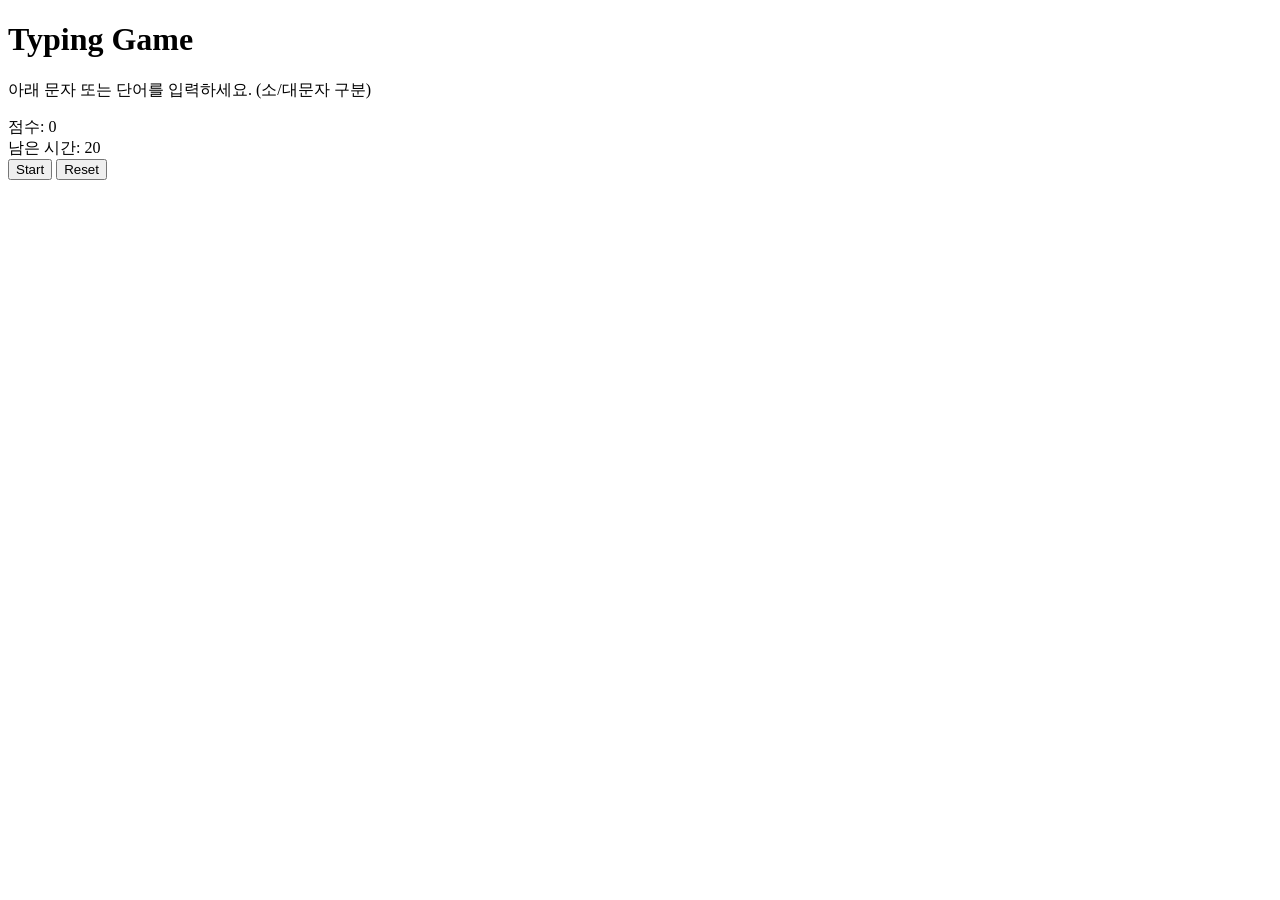
==== exam4.html @ de5800e1 "game" ====
<!-- 
    1. 아래 게임의 문제점을 발견하고,
   개선점을 제시하세요. 정답은 없습니다. 
    2. 디자인을 개선해보세요.
    3. css, javascript 파일을 외부로 빼서 따로 관리하도록 변경해주시고
    4. repository를 새로 만들어서
    5. github 페이지에 배포해보세요 (index.html이 아니면 파일명까지 다 적어줘야 경로가 됩니다)
 -->
<!DOCTYPE html>
<html lang="ko">
<head>
    <meta charset="UTF-8">
    <meta name="viewport" content="width=device-width, initial-scale=1.0">
    <title>Typing Game</title>

    <link rel="stylesheet" href="style4.css" />
</head>
<body>
    <h1>Typing Game</h1>
    <p class="guide">아래 문자 또는 단어를 입력하세요. (소/대문자 구분)</p>

    <div id="targetChar"></div>

    <div class="stats">
        <div id="score">점수: 0</div>
        <div id="timer">남은 시간: 20</div>
    </div>

    <div class="buttons">
        <button id="startButton" onclick="startGame()">Start</button>
        <button id="resetButton" onclick="resetGame()">Reset</button>
    </div>

    <script src="script4.js"></script>
</body>
</html>
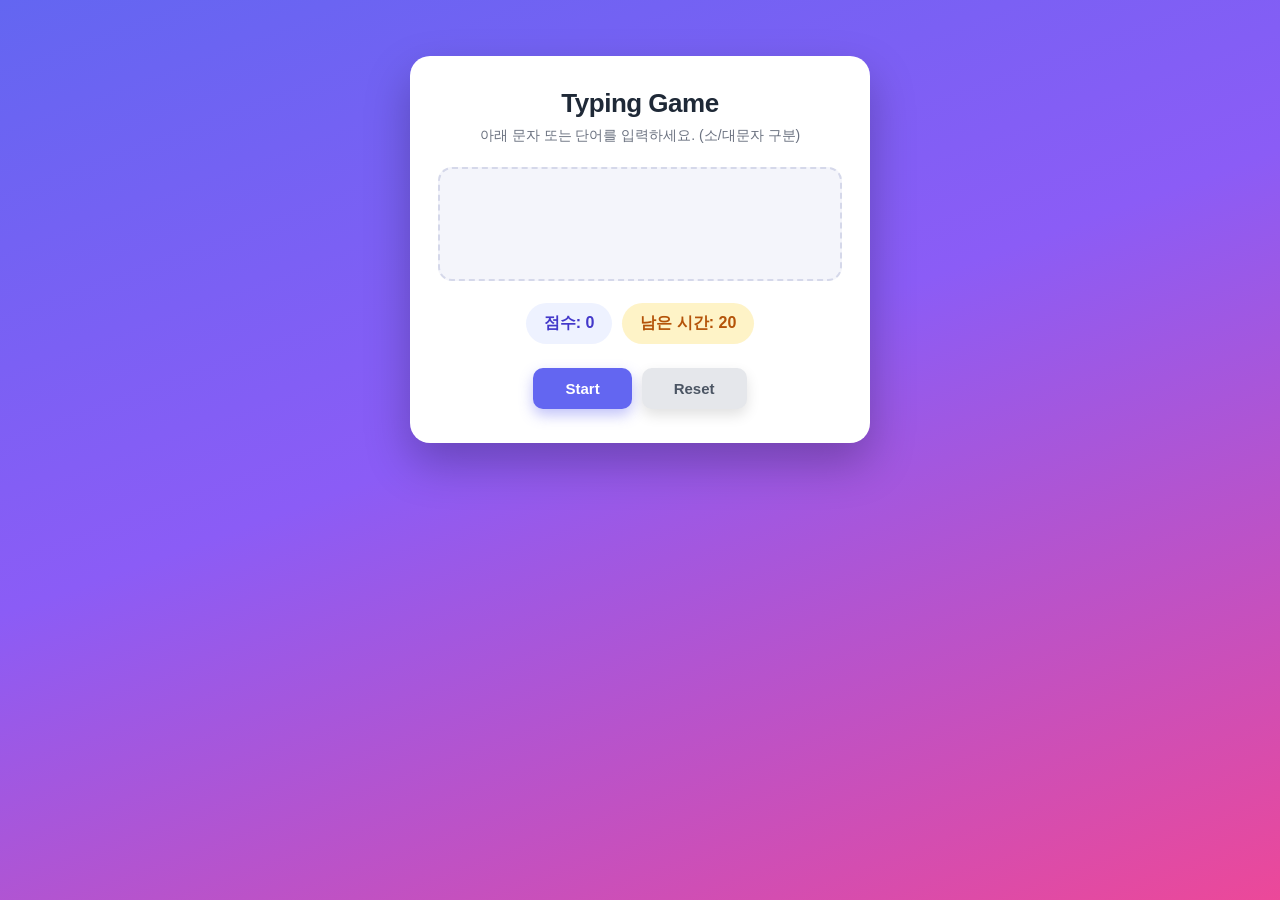
==== commit e2a8a627: "feat:" ====
--- a/exam4.html
+++ b/exam4.html
@@ -13,7 +13,7 @@
     <meta name="viewport" content="width=device-width, initial-scale=1.0">
     <title>Typing Game</title>
 
-    <link rel="stylesheet" href="style4.css" />
+    <link rel="stylesheet" href="exam4.css" />
 </head>
 <body>
     <h1>Typing Game</h1>
@@ -31,6 +31,6 @@
         <button id="resetButton" onclick="resetGame()">Reset</button>
     </div>
 
-    <script src="script4.js"></script>
+    <script src="exam4.js"></script>
 </body>
 </html>
--- a/exam4.css
+++ b/exam4.css
@@ -0,0 +1,166 @@
+/* ===== 화면 전체 배경 ===== */
+html {
+    min-height: 100%;
+    background: linear-gradient(160deg, #6366f1 0%, #8b5cf6 45%, #ec4899 100%);
+    background-attachment: fixed;
+}
+
+/* ===== 게임판 (가운데 카드) ===== */
+body {
+    box-sizing: border-box;
+    max-width: 460px;
+    margin: 56px auto;
+    padding: 32px 28px 34px;
+
+    text-align: center;
+    font-family: "Segoe UI", "맑은 고딕", Malgun Gothic, sans-serif;
+    color: #1f2937;
+
+    background: #ffffff;
+    border-radius: 20px;
+    box-shadow: 0 20px 45px rgba(0, 0, 0, 0.25);
+}
+
+h1 {
+    margin: 0;
+    font-size: 26px;
+    letter-spacing: -0.5px;
+}
+
+.guide {
+    margin: 8px 0 0;
+    font-size: 14px;
+    color: #6b7280;
+}
+
+/* ===== 입력해야 할 문자 / 단어 ===== */
+#targetChar {
+    display: flex;
+    align-items: center;
+    justify-content: center;
+    min-height: 110px;      /* 글자가 없을 때도 높이를 유지해서 화면이 안 흔들리게 */
+    margin: 22px 0;
+    padding: 0 16px;
+
+    font-family: Consolas, Menlo, monospace;
+    font-size: 44px;
+    font-weight: 700;
+    letter-spacing: 2px;
+
+    background: #f4f5fb;
+    border: 2px dashed #d5d8ea;
+    border-radius: 14px;
+}
+
+/* 이미 입력해서 맞춘 부분 */
+#targetChar .typed {
+    color: #10b981;
+}
+
+/* 아직 입력하지 않은 부분 */
+#targetChar .rest {
+    color: #1f2937;
+}
+
+/* 다음에 입력할 한 글자에 밑줄 표시 */
+#targetChar .rest::first-letter {
+    border-bottom: 4px solid #6366f1;
+}
+
+/* 틀렸을 때 빨갛게 + 흔들림 */
+#targetChar.wrong {
+    background: #fef2f2;
+    border-color: #fca5a5;
+    animation: shake 0.2s;
+}
+#targetChar.wrong .rest {
+    color: #dc2626;
+}
+#targetChar.wrong .rest::first-letter {
+    border-bottom-color: #dc2626;
+}
+
+@keyframes shake {
+    0%, 100% { transform: translateX(0); }
+    25%      { transform: translateX(-8px); }
+    75%      { transform: translateX(8px); }
+}
+
+/* ===== 점수 / 남은 시간 ===== */
+.stats {
+    display: flex;
+    justify-content: center;
+    gap: 10px;
+    flex-wrap: wrap;
+}
+
+#score,
+#timer {
+    padding: 10px 18px;
+    font-size: 16px;
+    font-weight: 600;
+    border-radius: 999px;
+}
+#score {
+    color: #4338ca;
+    background: #eef2ff;
+}
+#timer {
+    color: #b45309;
+    background: #fef3c7;
+}
+
+/* ===== 버튼 ===== */
+.buttons {
+    display: flex;
+    justify-content: center;
+    gap: 10px;
+    margin-top: 24px;
+}
+
+button {
+    padding: 12px 32px;
+
+    font-family: inherit;
+    font-size: 15px;
+    font-weight: 600;
+    color: #ffffff;
+
+    border: none;
+    border-radius: 10px;
+    cursor: pointer;
+    transition: transform 0.1s, opacity 0.2s;
+}
+button:hover {
+    transform: translateY(-2px);
+    opacity: 0.92;
+}
+button:active {
+    transform: translateY(0);
+}
+button:focus-visible {
+    outline: 3px solid #a5b4fc;
+    outline-offset: 2px;
+}
+
+#startButton {
+    background: #6366f1;
+    box-shadow: 0 6px 14px rgba(99, 102, 241, 0.4);
+}
+#resetButton {
+    color: #4b5563;
+    background: #e5e7eb;
+    box-shadow: 0 6px 14px rgba(0, 0, 0, 0.12);
+}
+
+/* ===== 화면이 좁을 때 ===== */
+@media (max-width: 520px) {
+    body {
+        margin: 20px 12px;
+        padding: 26px 18px 28px;
+    }
+    #targetChar {
+        min-height: 90px;
+        font-size: 34px;
+    }
+}
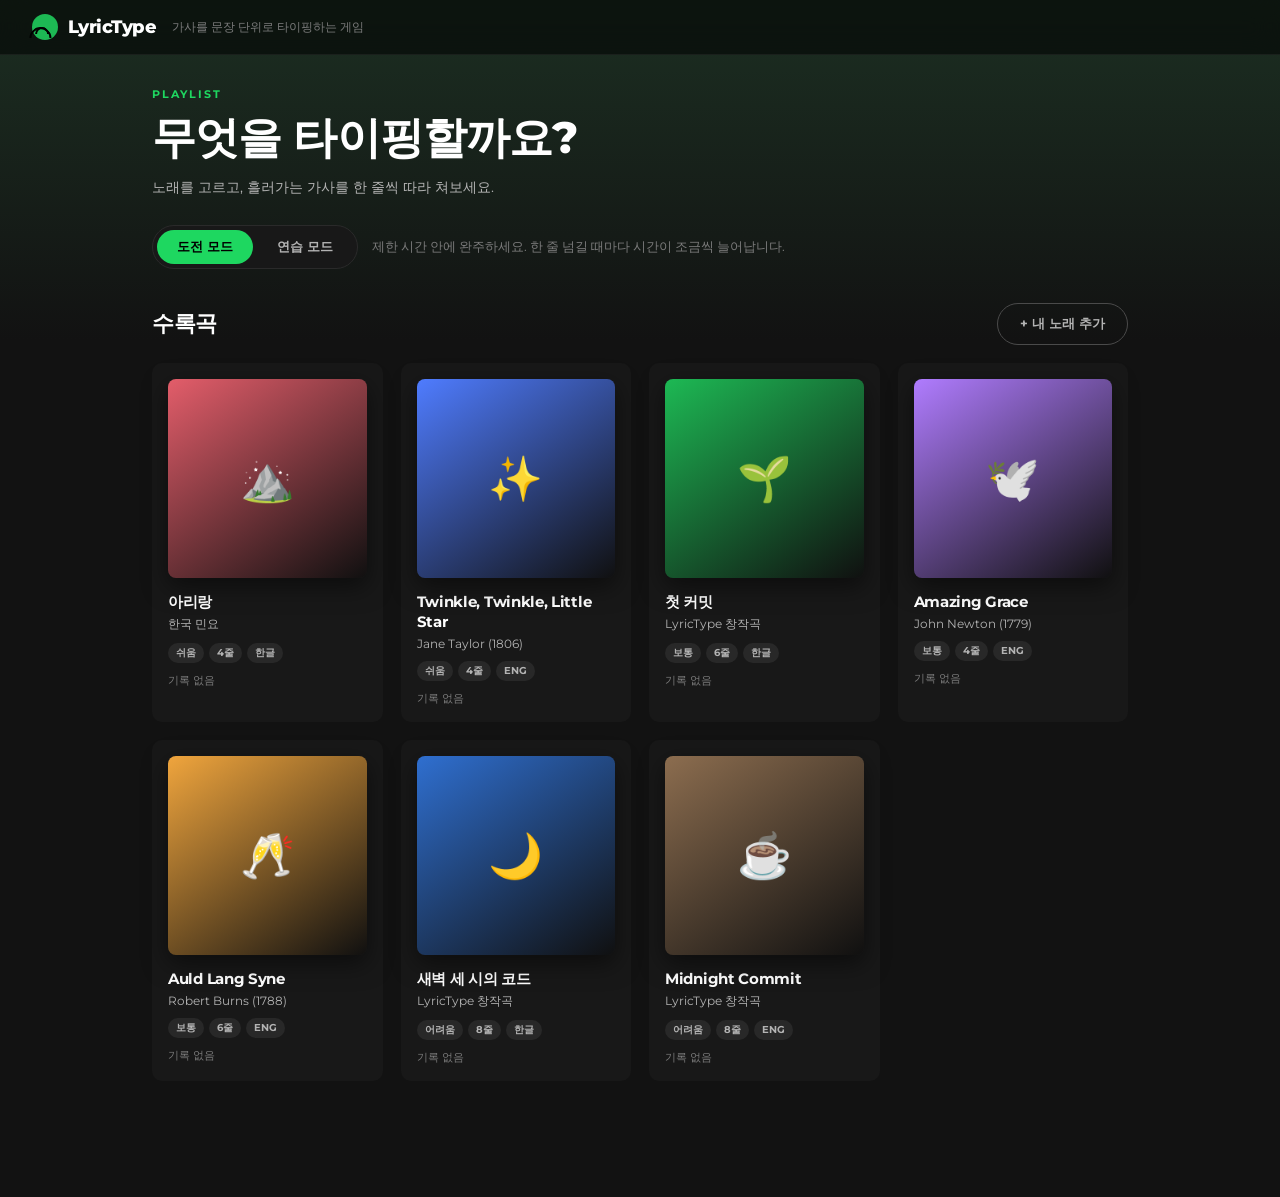
==== commit 3b35ad6e: "hoosang" ====
--- a/exam4.html
+++ b/exam4.html
@@ -1,6 +1,6 @@
-<!-- 
+<!--
     1. 아래 게임의 문제점을 발견하고,
-   개선점을 제시하세요. 정답은 없습니다. 
+   개선점을 제시하세요. 정답은 없습니다.
     2. 디자인을 개선해보세요.
     3. css, javascript 파일을 외부로 빼서 따로 관리하도록 변경해주시고
     4. repository를 새로 만들어서
@@ -8,29 +8,175 @@
  -->
 <!DOCTYPE html>
 <html lang="ko">
+
 <head>
     <meta charset="UTF-8">
     <meta name="viewport" content="width=device-width, initial-scale=1.0">
-    <title>Typing Game</title>
+    <title>LyricType - 가사 타이핑 게임</title>
+
+    <link rel="preconnect" href="https://fonts.googleapis.com">
+    <link rel="preconnect" href="https://fonts.gstatic.com" crossorigin>
+    <link href="https://fonts.googleapis.com/css2?family=Montserrat:wght@400;600;700;800&display=swap"
+        rel="stylesheet">
 
     <link rel="stylesheet" href="exam4.css" />
 </head>
+
 <body>
-    <h1>Typing Game</h1>
-    <p class="guide">아래 문자 또는 단어를 입력하세요. (소/대문자 구분)</p>
+    <div class="app">
 
-    <div id="targetChar"></div>
+        <!-- ===== 상단 바 ===== -->
+        <header class="topbar">
+            <div class="brand">
+                <span class="brand-logo" aria-hidden="true"></span>
+                <span class="brand-name">LyricType</span>
+            </div>
+            <p class="brand-tag">가사를 문장 단위로 타이핑하는 게임</p>
+        </header>
 
-    <div class="stats">
-        <div id="score">점수: 0</div>
-        <div id="timer">남은 시간: 20</div>
+        <main class="content">
+
+            <!-- ===== 화면 1 : 곡 선택 ===== -->
+            <section id="screenSelect" class="screen is-active">
+                <div class="hero">
+                    <p class="eyebrow">PLAYLIST</p>
+                    <h1>무엇을 타이핑할까요?</h1>
+                    <p class="hero-sub">노래를 고르고, 흘러가는 가사를 한 줄씩 따라 쳐보세요.</p>
+                </div>
+
+                <div class="mode-row">
+                    <div class="segmented" id="modeToggle" role="group" aria-label="게임 모드">
+                        <button type="button" class="seg is-on" data-mode="challenge">도전 모드</button>
+                        <button type="button" class="seg" data-mode="practice">연습 모드</button>
+                    </div>
+                    <p class="mode-desc" id="modeDesc"></p>
+                </div>
+
+                <div class="section-head">
+                    <h2>수록곡</h2>
+                    <button type="button" class="ghost-btn" id="addSongBtn">+ 내 노래 추가</button>
+                </div>
+
+                <div class="card-grid" id="songGrid"></div>
+            </section>
+
+            <!-- ===== 화면 2 : 플레이 ===== -->
+            <section id="screenPlay" class="screen">
+                <div class="play-head">
+                    <button type="button" class="icon-btn" id="backBtn" aria-label="곡 목록으로">&#8592;</button>
+                    <div class="cover cover-sm" id="playCover"></div>
+                    <div class="play-meta">
+                        <p class="play-label" id="playLabel">재생 중</p>
+                        <h2 id="playTitle"></h2>
+                        <p class="play-artist" id="playArtist"></p>
+                    </div>
+                </div>
+
+                <div class="lyric-view">
+                    <p class="lyric-line is-prev" id="linePrev"></p>
+                    <div class="lyric-line is-current" id="lineCurrent"></div>
+                    <p class="lyric-line is-next" id="lineNext"></p>
+                </div>
+
+                <div class="type-area">
+                    <input type="text" id="typeInput" placeholder="여기에 위 가사를 입력하세요" autocomplete="off"
+                        autocapitalize="off" autocorrect="off" spellcheck="false" disabled />
+                    <p class="type-hint">
+                        <kbd>Enter</kbd> 다음 줄로 넘기기 · <kbd>Esc</kbd> 그만두기 · 정확히 다 치면 자동으로 넘어갑니다
+                    </p>
+                </div>
+
+                <div class="countdown" id="countdown"><span id="countdownNum">3</span></div>
+            </section>
+
+            <!-- ===== 화면 3 : 결과 ===== -->
+            <section id="screenResult" class="screen">
+                <div class="result-card">
+                    <p class="eyebrow">RESULT</p>
+                    <div class="grade" id="resultGrade">S</div>
+                    <p class="result-msg" id="resultMsg"></p>
+                    <p class="result-song" id="resultSong"></p>
+                    <p class="best-badge" id="bestBadge" hidden>🏆 신기록!</p>
+
+                    <ul class="result-stats">
+                        <li><span class="stat-label">점수</span><strong id="statScore">0</strong></li>
+                        <li><span class="stat-label">정확도</span><strong id="statAcc">0%</strong></li>
+                        <li><span class="stat-label">타수 (분당)</span><strong id="statCpm">0</strong></li>
+                        <li><span class="stat-label">최고 콤보</span><strong id="statCombo">0</strong></li>
+                        <li><span class="stat-label">완주</span><strong id="statLines">0 / 0</strong></li>
+                        <li><span class="stat-label">걸린 시간</span><strong id="statTime">0초</strong></li>
+                    </ul>
+
+                    <p class="prev-best" id="prevBest"></p>
+
+                    <div class="result-actions">
+                        <button type="button" class="pill-btn" id="retryBtn">다시 하기</button>
+                        <button type="button" class="ghost-btn" id="toListBtn">다른 곡 고르기</button>
+                    </div>
+                </div>
+            </section>
+
+        </main>
+
+        <!-- ===== 하단 재생 바 ===== -->
+        <footer class="nowbar" id="nowbar">
+            <div class="nowbar-left">
+                <div class="cover cover-xs" id="barCover"></div>
+                <div class="nowbar-meta">
+                    <strong id="barTitle"></strong>
+                    <span id="barArtist"></span>
+                </div>
+            </div>
+
+            <div class="nowbar-center">
+                <div class="bar-row">
+                    <span class="bar-time" id="barLine">0 / 0</span>
+                    <div class="progress" id="progressTrack">
+                        <div class="progress-fill" id="progressFill"></div>
+                    </div>
+                    <span class="bar-time" id="barTime">0:00</span>
+                </div>
+            </div>
+
+            <div class="nowbar-right">
+                <span class="chip chip-combo" id="barCombo">COMBO 0</span>
+                <span class="chip chip-score" id="barScore">0</span>
+            </div>
+        </footer>
     </div>
 
-    <div class="buttons">
-        <button id="startButton" onclick="startGame()">Start</button>
-        <button id="resetButton" onclick="resetGame()">Reset</button>
+    <!-- ===== 노래 추가 모달 ===== -->
+    <div class="modal" id="songModal" hidden>
+        <div class="modal-backdrop" data-close="1"></div>
+        <div class="modal-box" role="dialog" aria-modal="true" aria-labelledby="modalTitle">
+            <h3 id="modalTitle">내 노래 추가</h3>
+            <p class="modal-sub">좋아하는 노래의 가사를 붙여넣으면 바로 플레이할 수 있습니다. 한 줄이 한 문제가 됩니다.</p>
+
+            <label class="field">
+                <span>제목</span>
+                <input type="text" id="newTitle" maxlength="40" placeholder="노래 제목">
+            </label>
+
+            <label class="field">
+                <span>아티스트</span>
+                <input type="text" id="newArtist" maxlength="40" placeholder="아티스트 이름">
+            </label>
+
+            <label class="field">
+                <span>가사 <em id="lineCounter">0줄</em></span>
+                <textarea id="newLyrics" rows="8" placeholder="가사를 줄바꿈으로 구분해 붙여넣으세요"></textarea>
+            </label>
+
+            <p class="modal-error" id="modalError" hidden></p>
+
+            <div class="modal-actions">
+                <button type="button" class="ghost-btn" data-close="1">취소</button>
+                <button type="button" class="pill-btn" id="saveSongBtn">플레이리스트에 담기</button>
+            </div>
+        </div>
     </div>
 
     <script src="exam4.js"></script>
 </body>
-</html>+
+</html>
--- a/exam4.css
+++ b/exam4.css
@@ -1,166 +1,1130 @@
-/* ===== 화면 전체 배경 ===== */
-html {
+/* =========================================================
+   LyricType - Spotify 감성 테마
+   메인 컬러: Spotify Green(#1db954 / #1ed760) + Black(#121212)
+   ========================================================= */
+
+/* ===== 디자인 토큰 ===== */
+:root {
+    --green: #1db954;
+    --green-bright: #1ed760;
+    --green-dim: rgba(29, 185, 84, 0.16);
+
+    --bg: #121212;
+    --bg-deep: #000000;
+    --bg-elev: #181818;
+    --bg-hover: #282828;
+    --bg-line: #2a2a2a;
+
+    --text: #ffffff;
+    --text-sub: #b3b3b3;
+    --text-dim: #7a7a7a;
+
+    --red: #f0526d;
+    --yellow: #f0c33d;
+
+    --radius: 10px;
+    --radius-lg: 16px;
+    --nowbar-h: 84px;
+
+    --font: "Montserrat", "Pretendard", "Segoe UI", "맑은 고딕", Malgun Gothic, sans-serif;
+    color-scheme: dark;
+}
+
+/* ===== 리셋 ===== */
+* {
+    box-sizing: border-box;
+}
+
+html,
+body {
+    height: 100%;
+}
+
+body {
+    margin: 0;
+    font-family: var(--font);
+    color: var(--text);
+    background: var(--bg-deep);
+    -webkit-font-smoothing: antialiased;
+}
+
+h1,
+h2,
+h3 {
+    margin: 0;
+    letter-spacing: -0.02em;
+}
+
+p {
+    margin: 0;
+}
+
+button {
+    font-family: inherit;
+    cursor: pointer;
+}
+
+kbd {
+    padding: 1px 6px;
+    font-family: inherit;
+    font-size: 11px;
+    font-weight: 700;
+    color: var(--text-sub);
+    background: #2b2b2b;
+    border: 1px solid #3a3a3a;
+    border-radius: 5px;
+}
+
+/* ===== 앱 셸 ===== */
+.app {
+    display: flex;
+    flex-direction: column;
     min-height: 100%;
-    background: linear-gradient(160deg, #6366f1 0%, #8b5cf6 45%, #ec4899 100%);
-    background-attachment: fixed;
-}
-
-/* ===== 게임판 (가운데 카드) ===== */
-body {
-    box-sizing: border-box;
-    max-width: 460px;
-    margin: 56px auto;
-    padding: 32px 28px 34px;
-
-    text-align: center;
-    font-family: "Segoe UI", "맑은 고딕", Malgun Gothic, sans-serif;
-    color: #1f2937;
-
-    background: #ffffff;
-    border-radius: 20px;
-    box-shadow: 0 20px 45px rgba(0, 0, 0, 0.25);
-}
-
-h1 {
-    margin: 0;
-    font-size: 26px;
-    letter-spacing: -0.5px;
-}
-
-.guide {
-    margin: 8px 0 0;
+    padding-bottom: var(--nowbar-h);
+    background: linear-gradient(180deg, #1c2f22 0%, var(--bg) 340px);
+}
+
+/* ----- 상단 바 ----- */
+.topbar {
+    position: sticky;
+    top: 0;
+    z-index: 20;
+
+    display: flex;
+    align-items: center;
+    gap: 16px;
+
+    padding: 14px 32px;
+    background: rgba(0, 0, 0, 0.55);
+    backdrop-filter: blur(14px);
+    border-bottom: 1px solid rgba(255, 255, 255, 0.06);
+}
+
+.brand {
+    display: flex;
+    align-items: center;
+    gap: 10px;
+}
+
+/* 초록 원 + 음파 느낌의 로고 */
+.brand-logo {
+    position: relative;
+    width: 26px;
+    height: 26px;
+    background: var(--green);
+    border-radius: 50%;
+}
+
+.brand-logo::before,
+.brand-logo::after {
+    content: "";
+    position: absolute;
+    left: 50%;
+    top: 50%;
+    transform: translate(-50%, -50%);
+    border: 2px solid var(--bg-deep);
+    border-radius: 50%;
+    border-bottom-color: transparent;
+    border-left-color: transparent;
+    rotate: -45deg;
+}
+
+.brand-logo::before {
+    width: 10px;
+    height: 10px;
+}
+
+.brand-logo::after {
+    width: 18px;
+    height: 18px;
+}
+
+.brand-name {
+    font-size: 18px;
+    font-weight: 800;
+    letter-spacing: -0.03em;
+}
+
+.brand-tag {
+    font-size: 12px;
+    color: var(--text-dim);
+}
+
+/* ----- 본문 ----- */
+.content {
+    flex: 1;
+    width: 100%;
+    max-width: 1040px;
+    margin: 0 auto;
+    padding: 32px;
+}
+
+.screen {
+    display: none;
+}
+
+.screen.is-active {
+    display: block;
+    animation: fadeUp 0.35s ease;
+}
+
+@keyframes fadeUp {
+    from {
+        opacity: 0;
+        transform: translateY(10px);
+    }
+
+    to {
+        opacity: 1;
+        transform: none;
+    }
+}
+
+/* =========================================================
+   화면 1 : 곡 선택
+   ========================================================= */
+.hero {
+    margin-bottom: 28px;
+}
+
+.eyebrow {
+    margin-bottom: 8px;
+    font-size: 11px;
+    font-weight: 700;
+    letter-spacing: 0.18em;
+    color: var(--green-bright);
+}
+
+.hero h1 {
+    font-size: 44px;
+    font-weight: 800;
+}
+
+.hero-sub {
+    margin-top: 10px;
     font-size: 14px;
-    color: #6b7280;
-}
-
-/* ===== 입력해야 할 문자 / 단어 ===== */
-#targetChar {
+    color: var(--text-sub);
+}
+
+/* 모드 선택 */
+.mode-row {
+    display: flex;
+    align-items: center;
+    flex-wrap: wrap;
+    gap: 14px;
+    margin-bottom: 34px;
+}
+
+.segmented {
+    display: inline-flex;
+    gap: 4px;
+    padding: 4px;
+    background: var(--bg-elev);
+    border: 1px solid var(--bg-line);
+    border-radius: 500px;
+}
+
+.seg {
+    padding: 8px 20px;
+    font-size: 13px;
+    font-weight: 700;
+    color: var(--text-sub);
+    background: transparent;
+    border: none;
+    border-radius: 500px;
+    transition: color 0.15s, background 0.15s;
+}
+
+.seg:hover {
+    color: var(--text);
+}
+
+.seg.is-on {
+    color: var(--bg-deep);
+    background: var(--green-bright);
+}
+
+.mode-desc {
+    font-size: 13px;
+    color: var(--text-dim);
+}
+
+/* 섹션 헤더 */
+.section-head {
+    display: flex;
+    align-items: center;
+    justify-content: space-between;
+    margin-bottom: 18px;
+}
+
+.section-head h2 {
+    font-size: 22px;
+    font-weight: 700;
+}
+
+/* 곡 카드 그리드 */
+.card-grid {
+    display: grid;
+    grid-template-columns: repeat(auto-fill, minmax(184px, 1fr));
+    gap: 18px;
+}
+
+.song-card {
+    position: relative;
+    padding: 16px;
+    background: var(--bg-elev);
+    border: none;
+    border-radius: var(--radius);
+    cursor: pointer;
+    transition: background 0.25s;
+}
+
+.song-card:hover,
+.song-card:focus-visible {
+    background: var(--bg-hover);
+    outline: none;
+}
+
+.song-card:focus-visible {
+    box-shadow: 0 0 0 2px var(--green-bright);
+}
+
+/* 앨범 커버 */
+.cover {
+    position: relative;
     display: flex;
     align-items: center;
     justify-content: center;
-    min-height: 110px;      /* 글자가 없을 때도 높이를 유지해서 화면이 안 흔들리게 */
-    margin: 22px 0;
-    padding: 0 16px;
-
-    font-family: Consolas, Menlo, monospace;
+
+    aspect-ratio: 1 / 1;
+    margin-bottom: 14px;
+
     font-size: 44px;
-    font-weight: 700;
-    letter-spacing: 2px;
-
-    background: #f4f5fb;
-    border: 2px dashed #d5d8ea;
-    border-radius: 14px;
-}
-
-/* 이미 입력해서 맞춘 부분 */
-#targetChar .typed {
-    color: #10b981;
-}
-
-/* 아직 입력하지 않은 부분 */
-#targetChar .rest {
-    color: #1f2937;
-}
-
-/* 다음에 입력할 한 글자에 밑줄 표시 */
-#targetChar .rest::first-letter {
-    border-bottom: 4px solid #6366f1;
-}
-
-/* 틀렸을 때 빨갛게 + 흔들림 */
-#targetChar.wrong {
-    background: #fef2f2;
-    border-color: #fca5a5;
-    animation: shake 0.2s;
-}
-#targetChar.wrong .rest {
-    color: #dc2626;
-}
-#targetChar.wrong .rest::first-letter {
-    border-bottom-color: #dc2626;
+    border-radius: 8px;
+    box-shadow: 0 8px 24px rgba(0, 0, 0, 0.5);
+    overflow: hidden;
+}
+
+.cover-sm {
+    width: 92px;
+    margin: 0;
+    font-size: 34px;
+    flex-shrink: 0;
+}
+
+.cover-xs {
+    width: 48px;
+    margin: 0;
+    font-size: 22px;
+    flex-shrink: 0;
+    box-shadow: none;
+}
+
+/* hover 시 떠오르는 초록 재생 버튼 */
+.play-fab {
+    position: absolute;
+    right: 10px;
+    bottom: 10px;
+
+    display: grid;
+    place-items: center;
+    width: 42px;
+    height: 42px;
+    padding-left: 3px;
+
+    font-size: 15px;
+    color: var(--bg-deep);
+    background: var(--green-bright);
+    border: none;
+    border-radius: 50%;
+    box-shadow: 0 8px 16px rgba(0, 0, 0, 0.45);
+
+    opacity: 0;
+    transform: translateY(8px);
+    transition: opacity 0.25s, transform 0.25s;
+}
+
+.song-card:hover .play-fab,
+.song-card:focus-visible .play-fab {
+    opacity: 1;
+    transform: none;
+}
+
+.card-title {
+    font-size: 15px;
+    font-weight: 700;
+    line-height: 1.35;
+
+    display: -webkit-box;
+    -webkit-line-clamp: 2;
+    line-clamp: 2;
+    -webkit-box-orient: vertical;
+    overflow: hidden;
+}
+
+.card-artist {
+    margin-top: 4px;
+    font-size: 12px;
+    color: var(--text-sub);
+    white-space: nowrap;
+    overflow: hidden;
+    text-overflow: ellipsis;
+}
+
+.card-tags {
+    display: flex;
+    flex-wrap: wrap;
+    gap: 5px;
+    margin-top: 10px;
+}
+
+.tag {
+    padding: 3px 8px;
+    font-size: 10px;
+    font-weight: 700;
+    color: var(--text-sub);
+    background: rgba(255, 255, 255, 0.07);
+    border-radius: 500px;
+}
+
+.card-best {
+    display: block;
+    margin-top: 10px;
+    font-size: 11px;
+    font-weight: 700;
+    color: var(--green-bright);
+}
+
+.card-best.is-empty {
+    color: var(--text-dim);
+    font-weight: 400;
+}
+
+/* 사용자 추가 곡 삭제 버튼 */
+.card-remove {
+    position: absolute;
+    top: 8px;
+    right: 8px;
+    z-index: 2;
+
+    width: 24px;
+    height: 24px;
+    font-size: 15px;
+    line-height: 1;
+    color: var(--text-sub);
+    background: rgba(0, 0, 0, 0.6);
+    border: none;
+    border-radius: 50%;
+
+    opacity: 0;
+    transition: opacity 0.2s, color 0.2s;
+}
+
+.song-card:hover .card-remove {
+    opacity: 1;
+}
+
+.card-remove:hover {
+    color: var(--red);
+}
+
+/* ===== 공통 버튼 ===== */
+.pill-btn {
+    padding: 13px 32px;
+    font-size: 14px;
+    font-weight: 800;
+    color: var(--bg-deep);
+    background: var(--green-bright);
+    border: none;
+    border-radius: 500px;
+    transition: transform 0.12s, background 0.2s;
+}
+
+.pill-btn:hover {
+    background: #24e56b;
+    transform: scale(1.04);
+}
+
+.pill-btn:active {
+    transform: scale(0.98);
+}
+
+.ghost-btn {
+    padding: 11px 22px;
+    font-size: 13px;
+    font-weight: 700;
+    color: var(--text-sub);
+    background: transparent;
+    border: 1px solid #4a4a4a;
+    border-radius: 500px;
+    transition: color 0.15s, border-color 0.15s, transform 0.12s;
+}
+
+.ghost-btn:hover {
+    color: var(--text);
+    border-color: var(--text);
+    transform: scale(1.03);
+}
+
+.icon-btn {
+    display: grid;
+    place-items: center;
+    width: 36px;
+    height: 36px;
+    font-size: 17px;
+    color: var(--text);
+    background: rgba(0, 0, 0, 0.5);
+    border: none;
+    border-radius: 50%;
+    transition: background 0.2s, transform 0.12s;
+}
+
+.icon-btn:hover {
+    background: rgba(0, 0, 0, 0.8);
+    transform: scale(1.06);
+}
+
+:focus-visible {
+    outline: 2px solid var(--green-bright);
+    outline-offset: 2px;
+}
+
+/* =========================================================
+   화면 2 : 플레이
+   ========================================================= */
+.play-head {
+    display: flex;
+    align-items: center;
+    gap: 18px;
+    margin-bottom: 34px;
+}
+
+.play-label {
+    font-size: 11px;
+    font-weight: 700;
+    letter-spacing: 0.14em;
+    color: var(--green-bright);
+}
+
+.play-meta h2 {
+    margin-top: 4px;
+    font-size: 30px;
+    font-weight: 800;
+}
+
+.play-artist {
+    margin-top: 4px;
+    font-size: 13px;
+    color: var(--text-sub);
+}
+
+/* 가사 뷰 (노래방 스타일) */
+.lyric-view {
+    display: flex;
+    flex-direction: column;
+    justify-content: center;
+    gap: 14px;
+
+    min-height: 220px;
+    padding: 34px 30px;
+
+    text-align: center;
+    background: linear-gradient(180deg, #1e1e1e, var(--bg-elev));
+    border: 1px solid var(--bg-line);
+    border-radius: var(--radius-lg);
+}
+
+.lyric-line {
+    line-height: 1.55;
+    word-break: break-word;
+}
+
+.is-prev,
+.is-next {
+    font-size: 15px;
+    color: var(--text-dim);
+    min-height: 22px;
+}
+
+.is-current {
+    font-size: 30px;
+    font-weight: 700;
+    letter-spacing: 0.01em;
+    min-height: 46px;
+    transition: transform 0.18s;
+}
+
+/* 글자 단위 상태 */
+.ch {
+    position: relative;
+    color: var(--text-sub);
+    transition: color 0.08s;
+}
+
+.ch.is-space {
+    white-space: pre;
+}
+
+.ch.ok {
+    color: var(--green-bright);
+}
+
+.ch.bad {
+    color: var(--red);
+    background: rgba(240, 82, 109, 0.16);
+    border-radius: 3px;
+}
+
+/* 한글 조합 중 - 아직 판정하지 않은 글자 */
+.ch.composing {
+    color: var(--yellow);
+}
+
+/* 지금 입력할 위치 */
+.ch.cursor::before {
+    content: "";
+    position: absolute;
+    left: -2px;
+    top: -0.1em;
+    bottom: -0.1em;
+    width: 2px;
+    background: var(--green-bright);
+    animation: blink 1s steps(1) infinite;
+}
+
+@keyframes blink {
+
+    0%,
+    49% {
+        opacity: 1;
+    }
+
+    50%,
+    100% {
+        opacity: 0;
+    }
+}
+
+/* 목표보다 길게 친 글자 */
+.ch.extra {
+    color: var(--red);
+    opacity: 0.65;
+    text-decoration: line-through;
+}
+
+/* 줄 확정 피드백 */
+.is-current.flash-good {
+    animation: popGood 0.26s ease;
+}
+
+.is-current.flash-bad {
+    animation: shake 0.26s ease;
+}
+
+@keyframes popGood {
+    50% {
+        transform: scale(1.05);
+        filter: brightness(1.35);
+    }
 }
 
 @keyframes shake {
-    0%, 100% { transform: translateX(0); }
-    25%      { transform: translateX(-8px); }
-    75%      { transform: translateX(8px); }
-}
-
-/* ===== 점수 / 남은 시간 ===== */
-.stats {
-    display: flex;
-    justify-content: center;
-    gap: 10px;
-    flex-wrap: wrap;
-}
-
-#score,
-#timer {
-    padding: 10px 18px;
+
+    0%,
+    100% {
+        transform: translateX(0);
+    }
+
+    25% {
+        transform: translateX(-9px);
+    }
+
+    75% {
+        transform: translateX(9px);
+    }
+}
+
+/* 입력창 */
+.type-area {
+    margin-top: 22px;
+    text-align: center;
+}
+
+#typeInput {
+    width: 100%;
+    padding: 18px 22px;
+
+    font-family: inherit;
+    font-size: 20px;
+    font-weight: 600;
+    color: var(--text);
+
+    background: var(--bg-elev);
+    border: 2px solid var(--bg-line);
+    border-radius: 500px;
+    transition: border-color 0.2s, background 0.2s;
+}
+
+#typeInput::placeholder {
+    color: var(--text-dim);
+    font-weight: 400;
+}
+
+#typeInput:focus {
+    outline: none;
+    background: #202020;
+    border-color: var(--green);
+    box-shadow: 0 0 0 4px var(--green-dim);
+}
+
+#typeInput:disabled {
+    opacity: 0.5;
+}
+
+.type-hint {
+    margin-top: 12px;
+    font-size: 12px;
+    color: var(--text-dim);
+}
+
+/* 카운트다운 오버레이 */
+.countdown {
+    position: fixed;
+    inset: 0;
+    z-index: 40;
+
+    display: none;
+    place-items: center;
+    background: rgba(0, 0, 0, 0.82);
+    backdrop-filter: blur(6px);
+}
+
+.countdown.is-on {
+    display: grid;
+}
+
+.countdown span {
+    font-size: 96px;
+    font-weight: 800;
+    letter-spacing: -0.04em;
+    color: var(--green-bright);
+}
+
+.countdown span.pop {
+    animation: countPop 0.8s ease;
+}
+
+@keyframes countPop {
+    0% {
+        opacity: 0;
+        transform: scale(0.55);
+    }
+
+    28% {
+        opacity: 1;
+        transform: scale(1);
+    }
+
+    100% {
+        opacity: 0.25;
+        transform: scale(1.12);
+    }
+}
+
+/* =========================================================
+   화면 3 : 결과
+   ========================================================= */
+.result-card {
+    max-width: 620px;
+    margin: 0 auto;
+    padding: 44px 38px;
+    text-align: center;
+
+    background: linear-gradient(180deg, #1f2f25, var(--bg-elev) 60%);
+    border: 1px solid var(--bg-line);
+    border-radius: var(--radius-lg);
+}
+
+.grade {
+    font-size: 96px;
+    font-weight: 800;
+    line-height: 1;
+    letter-spacing: -0.05em;
+    color: var(--green-bright);
+    text-shadow: 0 0 42px rgba(29, 185, 84, 0.45);
+}
+
+.grade[data-grade="C"],
+.grade[data-grade="D"] {
+    color: var(--text-sub);
+    text-shadow: none;
+}
+
+.result-msg {
+    margin-top: 14px;
     font-size: 16px;
     font-weight: 600;
-    border-radius: 999px;
-}
-#score {
-    color: #4338ca;
-    background: #eef2ff;
-}
-#timer {
-    color: #b45309;
-    background: #fef3c7;
-}
-
-/* ===== 버튼 ===== */
-.buttons {
+}
+
+.result-song {
+    margin-top: 8px;
+    font-size: 13px;
+    color: var(--text-sub);
+}
+
+.best-badge {
+    display: inline-block;
+    margin-top: 14px;
+    padding: 6px 16px;
+    font-size: 12px;
+    font-weight: 800;
+    color: var(--bg-deep);
+    background: var(--green-bright);
+    border-radius: 500px;
+}
+
+.result-stats {
+    display: grid;
+    grid-template-columns: repeat(3, 1fr);
+    gap: 1px;
+
+    margin: 32px 0 0;
+    padding: 0;
+    list-style: none;
+
+    background: var(--bg-line);
+    border: 1px solid var(--bg-line);
+    border-radius: var(--radius);
+    overflow: hidden;
+}
+
+.result-stats li {
+    padding: 18px 10px;
+    background: var(--bg-elev);
+}
+
+.stat-label {
+    display: block;
+    font-size: 11px;
+    color: var(--text-dim);
+}
+
+.result-stats strong {
+    display: block;
+    margin-top: 6px;
+    font-size: 22px;
+    font-weight: 800;
+}
+
+.prev-best {
+    margin-top: 16px;
+    font-size: 12px;
+    color: var(--text-dim);
+}
+
+.result-actions {
     display: flex;
     justify-content: center;
+    gap: 12px;
+    margin-top: 28px;
+}
+
+/* =========================================================
+   하단 재생 바
+   ========================================================= */
+.nowbar {
+    position: fixed;
+    left: 0;
+    right: 0;
+    bottom: 0;
+    z-index: 30;
+
+    display: none;
+    align-items: center;
+    gap: 20px;
+
+    height: var(--nowbar-h);
+    padding: 0 22px;
+
+    background: var(--bg-elev);
+    border-top: 1px solid var(--bg-line);
+}
+
+.nowbar.is-on {
+    display: flex;
+}
+
+.nowbar-left {
+    display: flex;
+    align-items: center;
+    gap: 12px;
+    width: 240px;
+    min-width: 0;
+}
+
+.nowbar-meta {
+    min-width: 0;
+}
+
+.nowbar-meta strong {
+    display: block;
+    font-size: 13px;
+    font-weight: 700;
+    white-space: nowrap;
+    overflow: hidden;
+    text-overflow: ellipsis;
+}
+
+.nowbar-meta span {
+    font-size: 11px;
+    color: var(--text-sub);
+}
+
+.nowbar-center {
+    flex: 1;
+    min-width: 0;
+}
+
+.bar-row {
+    display: flex;
+    align-items: center;
+    gap: 12px;
+    max-width: 620px;
+    margin: 0 auto;
+}
+
+.bar-time {
+    flex-shrink: 0;
+    min-width: 44px;
+    font-size: 11px;
+    font-weight: 600;
+    color: var(--text-sub);
+    font-variant-numeric: tabular-nums;
+    text-align: center;
+}
+
+.bar-time.is-urgent {
+    color: var(--red);
+    animation: blink 1s steps(1) infinite;
+}
+
+.progress {
+    flex: 1;
+    height: 5px;
+    background: #4a4a4a;
+    border-radius: 500px;
+    overflow: hidden;
+}
+
+.progress-fill {
+    width: 0;
+    height: 100%;
+    background: var(--green-bright);
+    border-radius: 500px;
+    transition: width 0.25s ease;
+}
+
+.nowbar-right {
+    display: flex;
+    align-items: center;
+    gap: 8px;
+    width: 240px;
+    justify-content: flex-end;
+}
+
+.chip {
+    padding: 7px 14px;
+    font-size: 12px;
+    font-weight: 800;
+    border-radius: 500px;
+    font-variant-numeric: tabular-nums;
+}
+
+.chip-combo {
+    color: var(--text-sub);
+    background: rgba(255, 255, 255, 0.07);
+}
+
+.chip-combo.is-hot {
+    color: var(--bg-deep);
+    background: var(--yellow);
+}
+
+.chip-score {
+    color: var(--bg-deep);
+    background: var(--green-bright);
+}
+
+/* =========================================================
+   모달
+   ========================================================= */
+.modal {
+    position: fixed;
+    inset: 0;
+    z-index: 50;
+    display: grid;
+    place-items: center;
+    padding: 20px;
+}
+
+.modal[hidden] {
+    display: none;
+}
+
+.modal-backdrop {
+    position: absolute;
+    inset: 0;
+    background: rgba(0, 0, 0, 0.72);
+    backdrop-filter: blur(4px);
+}
+
+.modal-box {
+    position: relative;
+    width: 100%;
+    max-width: 480px;
+    max-height: 90vh;
+    overflow-y: auto;
+    padding: 30px;
+
+    background: var(--bg-hover);
+    border-radius: var(--radius-lg);
+    box-shadow: 0 24px 60px rgba(0, 0, 0, 0.6);
+}
+
+.modal-box h3 {
+    font-size: 22px;
+    font-weight: 800;
+}
+
+.modal-sub {
+    margin-top: 8px;
+    font-size: 13px;
+    color: var(--text-sub);
+}
+
+.field {
+    display: block;
+    margin-top: 18px;
+}
+
+.field>span {
+    display: flex;
+    justify-content: space-between;
+    margin-bottom: 6px;
+    font-size: 12px;
+    font-weight: 700;
+    color: var(--text-sub);
+}
+
+.field em {
+    font-style: normal;
+    color: var(--green-bright);
+}
+
+.field input,
+.field textarea {
+    width: 100%;
+    padding: 11px 14px;
+
+    font-family: inherit;
+    font-size: 14px;
+    color: var(--text);
+
+    background: #121212;
+    border: 1px solid #3e3e3e;
+    border-radius: 6px;
+    resize: vertical;
+}
+
+.field input:focus,
+.field textarea:focus {
+    outline: none;
+    border-color: var(--green-bright);
+}
+
+.modal-error {
+    margin-top: 14px;
+    font-size: 12px;
+    font-weight: 700;
+    color: var(--red);
+}
+
+.modal-actions {
+    display: flex;
+    justify-content: flex-end;
     gap: 10px;
     margin-top: 24px;
 }
 
-button {
-    padding: 12px 32px;
-
-    font-family: inherit;
-    font-size: 15px;
-    font-weight: 600;
-    color: #ffffff;
-
-    border: none;
-    border-radius: 10px;
-    cursor: pointer;
-    transition: transform 0.1s, opacity 0.2s;
-}
-button:hover {
-    transform: translateY(-2px);
-    opacity: 0.92;
-}
-button:active {
-    transform: translateY(0);
-}
-button:focus-visible {
-    outline: 3px solid #a5b4fc;
-    outline-offset: 2px;
-}
-
-#startButton {
-    background: #6366f1;
-    box-shadow: 0 6px 14px rgba(99, 102, 241, 0.4);
-}
-#resetButton {
-    color: #4b5563;
-    background: #e5e7eb;
-    box-shadow: 0 6px 14px rgba(0, 0, 0, 0.12);
-}
-
-/* ===== 화면이 좁을 때 ===== */
-@media (max-width: 520px) {
-    body {
-        margin: 20px 12px;
-        padding: 26px 18px 28px;
-    }
-    #targetChar {
-        min-height: 90px;
+/* =========================================================
+   반응형
+   ========================================================= */
+@media (max-width: 780px) {
+    .topbar {
+        padding: 12px 18px;
+    }
+
+    .brand-tag {
+        display: none;
+    }
+
+    .content {
+        padding: 22px 18px;
+    }
+
+    .hero h1 {
+        font-size: 30px;
+    }
+
+    .card-grid {
+        grid-template-columns: repeat(auto-fill, minmax(148px, 1fr));
+        gap: 12px;
+    }
+
+    .cover {
         font-size: 34px;
     }
-}
+
+    .is-current {
+        font-size: 22px;
+    }
+
+    .lyric-view {
+        padding: 26px 18px;
+        min-height: 180px;
+    }
+
+    #typeInput {
+        font-size: 17px;
+        padding: 15px 18px;
+    }
+
+    .result-stats {
+        grid-template-columns: repeat(2, 1fr);
+    }
+
+    .grade {
+        font-size: 72px;
+    }
+
+    /* 재생 바는 진행률만 남기고 압축 */
+    .nowbar-left,
+    .nowbar-right {
+        width: auto;
+    }
+
+    .nowbar-meta,
+    .chip-combo {
+        display: none;
+    }
+}
+
+@media (prefers-reduced-motion: reduce) {
+
+    *,
+    *::before,
+    *::after {
+        animation-duration: 0.01ms !important;
+        transition-duration: 0.01ms !important;
+    }
+}
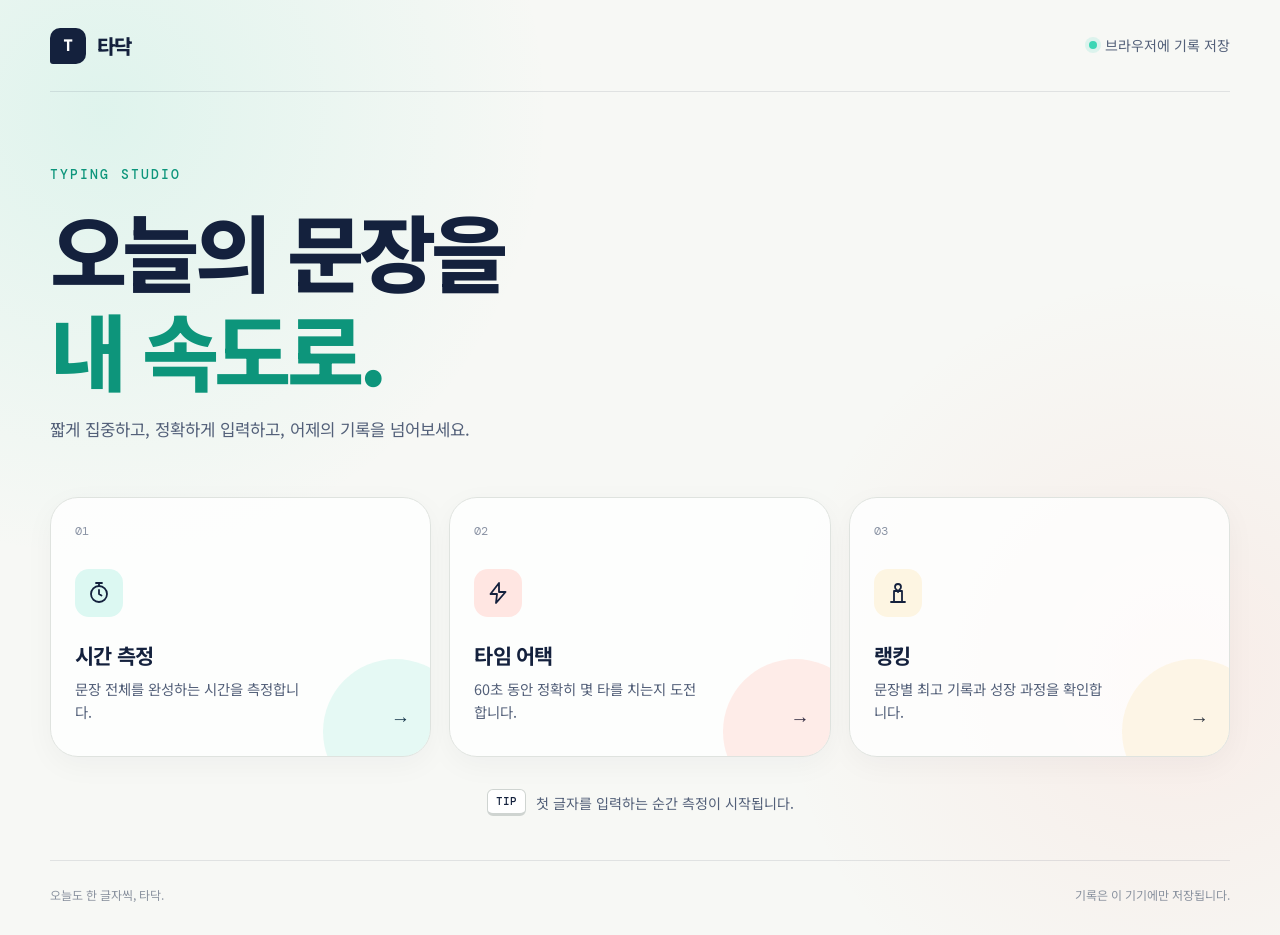
==== commit f4edd849: "fix: exam4.css,html,js\" ====
--- a/exam4.html
+++ b/exam4.html
@@ -1,182 +1,131 @@
-<!--
-    1. 아래 게임의 문제점을 발견하고,
-   개선점을 제시하세요. 정답은 없습니다.
-    2. 디자인을 개선해보세요.
-    3. css, javascript 파일을 외부로 빼서 따로 관리하도록 변경해주시고
-    4. repository를 새로 만들어서
-    5. github 페이지에 배포해보세요 (index.html이 아니면 파일명까지 다 적어줘야 경로가 됩니다)
- -->
 <!DOCTYPE html>
 <html lang="ko">
-
 <head>
     <meta charset="UTF-8">
     <meta name="viewport" content="width=device-width, initial-scale=1.0">
-    <title>LyricType - 가사 타이핑 게임</title>
-
-    <link rel="preconnect" href="https://fonts.googleapis.com">
-    <link rel="preconnect" href="https://fonts.gstatic.com" crossorigin>
-    <link href="https://fonts.googleapis.com/css2?family=Montserrat:wght@400;600;700;800&display=swap"
-        rel="stylesheet">
-
-    <link rel="stylesheet" href="exam4.css" />
+    <meta name="description" content="한글과 영어 문장을 연습하고 타자 기록을 확인하는 브라우저 타자연습 프로그램">
+    <title>타닥 — 타자연습</title>
+    <link rel="stylesheet" href="exam4.css">
 </head>
-
 <body>
-    <div class="app">
-
-        <!-- ===== 상단 바 ===== -->
-        <header class="topbar">
-            <div class="brand">
-                <span class="brand-logo" aria-hidden="true"></span>
-                <span class="brand-name">LyricType</span>
-            </div>
-            <p class="brand-tag">가사를 문장 단위로 타이핑하는 게임</p>
+    <div class="app-shell">
+        <header class="app-header">
+            <button class="brand" id="brandButton" type="button" aria-label="메인 화면으로 이동">
+                <span class="brand-mark" aria-hidden="true">T</span><span>타닥</span>
+            </button>
+            <div class="header-status"><span class="status-dot" aria-hidden="true"></span>브라우저에 기록 저장</div>
         </header>
 
-        <main class="content">
-
-            <!-- ===== 화면 1 : 곡 선택 ===== -->
-            <section id="screenSelect" class="screen is-active">
-                <div class="hero">
-                    <p class="eyebrow">PLAYLIST</p>
-                    <h1>무엇을 타이핑할까요?</h1>
-                    <p class="hero-sub">노래를 고르고, 흘러가는 가사를 한 줄씩 따라 쳐보세요.</p>
+        <main>
+            <section class="screen home-screen is-active" id="homeScreen" aria-labelledby="homeTitle">
+                <div class="home-heading">
+                    <p class="eyebrow">TYPING STUDIO</p>
+                    <h1 id="homeTitle">오늘의 문장을<br><span>내 속도로.</span></h1>
+                    <p>짧게 집중하고, 정확하게 입력하고, 어제의 기록을 넘어보세요.</p>
                 </div>
-
-                <div class="mode-row">
-                    <div class="segmented" id="modeToggle" role="group" aria-label="게임 모드">
-                        <button type="button" class="seg is-on" data-mode="challenge">도전 모드</button>
-                        <button type="button" class="seg" data-mode="practice">연습 모드</button>
-                    </div>
-                    <p class="mode-desc" id="modeDesc"></p>
+                <div class="mode-grid" aria-label="연습 모드 선택">
+                    <button class="mode-card mode-card--measure" type="button" data-mode="measure">
+                        <span class="mode-number">01</span>
+                        <span class="mode-icon" aria-hidden="true"><svg viewBox="0 0 24 24"><circle cx="12" cy="13" r="8"></circle><path d="M12 9v4l2.5 1.5M9 2h6M12 5V2"></path></svg></span>
+                        <span class="mode-name">시간 측정</span>
+                        <span class="mode-description">문장 전체를 완성하는 시간을 측정합니다.</span>
+                        <span class="mode-arrow" aria-hidden="true">→</span>
+                    </button>
+                    <button class="mode-card mode-card--attack" type="button" data-mode="attack">
+                        <span class="mode-number">02</span>
+                        <span class="mode-icon" aria-hidden="true"><svg viewBox="0 0 24 24"><path d="M13 2 4.5 13H11l-1 9L19.5 11H13z"></path></svg></span>
+                        <span class="mode-name">타임 어택</span>
+                        <span class="mode-description">60초 동안 정확히 몇 타를 치는지 도전합니다.</span>
+                        <span class="mode-arrow" aria-hidden="true">→</span>
+                    </button>
+                    <button class="mode-card mode-card--ranking" id="rankingButton" type="button">
+                        <span class="mode-number">03</span>
+                        <span class="mode-icon" aria-hidden="true"><svg viewBox="0 0 24 24"><path d="M8 21V10h8v11M5 21h14M9 6a3 3 0 1 1 6 0c0 1.2-.7 2.2-1.7 2.7L12 11l-1.3-2.3A3 3 0 0 1 9 6Z"></path></svg></span>
+                        <span class="mode-name">랭킹</span>
+                        <span class="mode-description">문장별 최고 기록과 성장 과정을 확인합니다.</span>
+                        <span class="mode-arrow" aria-hidden="true">→</span>
+                    </button>
                 </div>
-
-                <div class="section-head">
-                    <h2>수록곡</h2>
-                    <button type="button" class="ghost-btn" id="addSongBtn">+ 내 노래 추가</button>
-                </div>
-
-                <div class="card-grid" id="songGrid"></div>
+                <div class="home-tip"><span class="keycap">TIP</span><p>첫 글자를 입력하는 순간 측정이 시작됩니다.</p></div>
             </section>
 
-            <!-- ===== 화면 2 : 플레이 ===== -->
-            <section id="screenPlay" class="screen">
-                <div class="play-head">
-                    <button type="button" class="icon-btn" id="backBtn" aria-label="곡 목록으로">&#8592;</button>
-                    <div class="cover cover-sm" id="playCover"></div>
-                    <div class="play-meta">
-                        <p class="play-label" id="playLabel">재생 중</p>
-                        <h2 id="playTitle"></h2>
-                        <p class="play-artist" id="playArtist"></p>
+            <section class="screen selection-screen" id="selectionScreen" aria-labelledby="selectionTitle">
+                <button class="back-button" type="button" data-back="home">← <span>메인으로</span></button>
+                <div class="section-heading">
+                    <p class="eyebrow" id="selectionEyebrow">시간 측정</p>
+                    <h2 id="selectionTitle">어떤 문장으로<br>연습할까요?</h2>
+                    <p id="selectionDescription">문장을 골라 기록 측정을 시작하세요.</p>
+                </div>
+                <div class="text-list" id="textList"></div>
+            </section>
+
+            <section class="screen practice-screen" id="practiceScreen" aria-labelledby="practiceTitle">
+                <div class="practice-topbar">
+                    <button class="back-button" type="button" data-back="selection">← <span>문장 선택</span></button>
+                    <span class="mode-badge" id="practiceModeBadge">시간 측정</span>
+                </div>
+                <div class="practice-heading">
+                    <div><p class="eyebrow" id="practiceCategory">KOREAN · 0자</p><h2 id="practiceTitle">문장 제목</h2></div>
+                    <div class="live-stats" aria-label="실시간 기록">
+                        <div class="stat stat--primary"><span id="timeLabel">경과 시간</span><strong id="timeValue">00:00.0</strong></div>
+                        <div class="stat"><span>타수</span><strong><span id="cpmValue">0</span><small> CPM</small></strong></div>
+                        <div class="stat"><span>정확도</span><strong><span id="accuracyValue">100</span><small>%</small></strong></div>
                     </div>
                 </div>
-
-                <div class="lyric-view">
-                    <p class="lyric-line is-prev" id="linePrev"></p>
-                    <div class="lyric-line is-current" id="lineCurrent"></div>
-                    <p class="lyric-line is-next" id="lineNext"></p>
+                <div class="progress-track" aria-hidden="true"><span id="progressBar"></span></div>
+                <div class="typing-paper">
+                    <div class="target-text" id="targetText" aria-label="입력할 원문"></div>
+                    <label class="sr-only" for="typingInput">위 문장을 입력하세요</label>
+                    <textarea id="typingInput" rows="4" autocomplete="off" autocapitalize="off" autocorrect="off" spellcheck="false" placeholder="여기에 첫 글자를 입력하면 시작됩니다."></textarea>
                 </div>
-
-                <div class="type-area">
-                    <input type="text" id="typeInput" placeholder="여기에 위 가사를 입력하세요" autocomplete="off"
-                        autocapitalize="off" autocorrect="off" spellcheck="false" disabled />
-                    <p class="type-hint">
-                        <kbd>Enter</kbd> 다음 줄로 넘기기 · <kbd>Esc</kbd> 그만두기 · 정확히 다 치면 자동으로 넘어갑니다
-                    </p>
+                <div class="practice-actions">
+                    <p><span class="mini-dot"></span><span id="practiceHint">원문과 똑같이 입력해 주세요.</span></p>
+                    <button class="text-button" id="restartButton" type="button">↻ 다시 시작</button>
                 </div>
-
-                <div class="countdown" id="countdown"><span id="countdownNum">3</span></div>
             </section>
 
-            <!-- ===== 화면 3 : 결과 ===== -->
-            <section id="screenResult" class="screen">
+            <section class="screen result-screen" id="resultScreen" aria-labelledby="resultTitle" tabindex="-1">
                 <div class="result-card">
-                    <p class="eyebrow">RESULT</p>
-                    <div class="grade" id="resultGrade">S</div>
-                    <p class="result-msg" id="resultMsg"></p>
-                    <p class="result-song" id="resultSong"></p>
-                    <p class="best-badge" id="bestBadge" hidden>🏆 신기록!</p>
-
-                    <ul class="result-stats">
-                        <li><span class="stat-label">점수</span><strong id="statScore">0</strong></li>
-                        <li><span class="stat-label">정확도</span><strong id="statAcc">0%</strong></li>
-                        <li><span class="stat-label">타수 (분당)</span><strong id="statCpm">0</strong></li>
-                        <li><span class="stat-label">최고 콤보</span><strong id="statCombo">0</strong></li>
-                        <li><span class="stat-label">완주</span><strong id="statLines">0 / 0</strong></li>
-                        <li><span class="stat-label">걸린 시간</span><strong id="statTime">0초</strong></li>
-                    </ul>
-
-                    <p class="prev-best" id="prevBest"></p>
-
+                    <div class="result-emblem" aria-hidden="true">✓</div>
+                    <p class="eyebrow" id="resultEyebrow">연습 완료</p>
+                    <h2 id="resultTitle">멋진 기록이에요!</h2>
+                    <p class="result-summary" id="resultSummary">문장을 정확하게 완성했습니다.</p>
+                    <div class="record-highlight">
+                        <span id="primaryResultLabel">완주 시간</span><strong id="primaryResultValue">00:00.0</strong>
+                        <span class="new-record" id="newRecordBadge" hidden>NEW BEST</span>
+                    </div>
+                    <div class="result-stats">
+                        <div><span>분당 타수</span><strong id="resultCpm">0</strong><small>CPM</small></div>
+                        <div><span>정확도</span><strong id="resultAccuracy">100</strong><small>%</small></div>
+                        <div><span>오타</span><strong id="resultErrors">0</strong><small>회</small></div>
+                    </div>
                     <div class="result-actions">
-                        <button type="button" class="pill-btn" id="retryBtn">다시 하기</button>
-                        <button type="button" class="ghost-btn" id="toListBtn">다른 곡 고르기</button>
+                        <button class="primary-button" id="retryButton" type="button">같은 문장 다시 하기</button>
+                        <button class="secondary-button" id="chooseAnotherButton" type="button">다른 문장 선택</button>
+                        <button class="ghost-button" type="button" data-back="home">메인으로</button>
                     </div>
                 </div>
             </section>
 
+            <section class="screen ranking-screen" id="rankingScreen" aria-labelledby="rankingTitle">
+                <button class="back-button" type="button" data-back="home">← <span>메인으로</span></button>
+                <div class="ranking-heading">
+                    <div><p class="eyebrow">PERSONAL RECORDS</p><h2 id="rankingTitle">나의 랭킹</h2><p>시간 측정에서 완주한 기록이 저장됩니다.</p></div>
+                    <button class="danger-button" id="clearRankingsButton" type="button">기록 초기화</button>
+                </div>
+                <div class="ranking-tabs" id="rankingTabs" role="tablist" aria-label="문장별 랭킹"></div>
+                <div class="ranking-table-wrap">
+                    <table>
+                        <thead><tr><th scope="col">순위</th><th scope="col">완주 시간</th><th scope="col">타수</th><th scope="col">정확도</th><th scope="col">날짜</th></tr></thead>
+                        <tbody id="rankingBody"></tbody>
+                    </table>
+                    <div class="empty-state" id="emptyRanking" hidden><span aria-hidden="true">⌨</span><strong>아직 기록이 없습니다.</strong><p>시간 측정 모드에서 첫 기록을 만들어 보세요.</p></div>
+                </div>
+            </section>
         </main>
-
-        <!-- ===== 하단 재생 바 ===== -->
-        <footer class="nowbar" id="nowbar">
-            <div class="nowbar-left">
-                <div class="cover cover-xs" id="barCover"></div>
-                <div class="nowbar-meta">
-                    <strong id="barTitle"></strong>
-                    <span id="barArtist"></span>
-                </div>
-            </div>
-
-            <div class="nowbar-center">
-                <div class="bar-row">
-                    <span class="bar-time" id="barLine">0 / 0</span>
-                    <div class="progress" id="progressTrack">
-                        <div class="progress-fill" id="progressFill"></div>
-                    </div>
-                    <span class="bar-time" id="barTime">0:00</span>
-                </div>
-            </div>
-
-            <div class="nowbar-right">
-                <span class="chip chip-combo" id="barCombo">COMBO 0</span>
-                <span class="chip chip-score" id="barScore">0</span>
-            </div>
-        </footer>
+        <footer><span>오늘도 한 글자씩, 타닥.</span><span>기록은 이 기기에만 저장됩니다.</span></footer>
     </div>
-
-    <!-- ===== 노래 추가 모달 ===== -->
-    <div class="modal" id="songModal" hidden>
-        <div class="modal-backdrop" data-close="1"></div>
-        <div class="modal-box" role="dialog" aria-modal="true" aria-labelledby="modalTitle">
-            <h3 id="modalTitle">내 노래 추가</h3>
-            <p class="modal-sub">좋아하는 노래의 가사를 붙여넣으면 바로 플레이할 수 있습니다. 한 줄이 한 문제가 됩니다.</p>
-
-            <label class="field">
-                <span>제목</span>
-                <input type="text" id="newTitle" maxlength="40" placeholder="노래 제목">
-            </label>
-
-            <label class="field">
-                <span>아티스트</span>
-                <input type="text" id="newArtist" maxlength="40" placeholder="아티스트 이름">
-            </label>
-
-            <label class="field">
-                <span>가사 <em id="lineCounter">0줄</em></span>
-                <textarea id="newLyrics" rows="8" placeholder="가사를 줄바꿈으로 구분해 붙여넣으세요"></textarea>
-            </label>
-
-            <p class="modal-error" id="modalError" hidden></p>
-
-            <div class="modal-actions">
-                <button type="button" class="ghost-btn" data-close="1">취소</button>
-                <button type="button" class="pill-btn" id="saveSongBtn">플레이리스트에 담기</button>
-            </div>
-        </div>
-    </div>
-
+    <div class="toast" id="toast" role="status" aria-live="polite"></div>
     <script src="exam4.js"></script>
 </body>
-
 </html>
--- a/exam4.css
+++ b/exam4.css
@@ -1,1130 +1,205 @@
-/* =========================================================
-   LyricType - Spotify 감성 테마
-   메인 컬러: Spotify Green(#1db954 / #1ed760) + Black(#121212)
-   ========================================================= */
-
-/* ===== 디자인 토큰 ===== */
+@import url('https://fonts.googleapis.com/css2?family=DM+Mono:wght@400;500&family=Noto+Sans+KR:wght@400;500;600;700;800&display=swap');
+
 :root {
-    --green: #1db954;
-    --green-bright: #1ed760;
-    --green-dim: rgba(29, 185, 84, 0.16);
-
-    --bg: #121212;
-    --bg-deep: #000000;
-    --bg-elev: #181818;
-    --bg-hover: #282828;
-    --bg-line: #2a2a2a;
-
-    --text: #ffffff;
-    --text-sub: #b3b3b3;
-    --text-dim: #7a7a7a;
-
-    --red: #f0526d;
-    --yellow: #f0c33d;
-
-    --radius: 10px;
-    --radius-lg: 16px;
-    --nowbar-h: 84px;
-
-    --font: "Montserrat", "Pretendard", "Segoe UI", "맑은 고딕", Malgun Gothic, sans-serif;
-    color-scheme: dark;
-}
-
-/* ===== 리셋 ===== */
-* {
-    box-sizing: border-box;
-}
-
-html,
+    --ink: #14213d;
+    --ink-soft: #536079;
+    --paper: #f7f8f5;
+    --white: #ffffff;
+    --line: #dfe3df;
+    --mint: #3dd6b5;
+    --mint-dark: #0d957b;
+    --coral: #ff765f;
+    --yellow: #f6c85f;
+    --error: #e54343;
+    --shadow: 0 18px 55px rgba(20, 33, 61, 0.09);
+    --radius-lg: 28px;
+    --radius-md: 18px;
+}
+
+* { box-sizing: border-box; }
+html { min-height: 100%; background: var(--paper); }
 body {
-    height: 100%;
-}
-
-body {
+    min-width: 320px;
+    min-height: 100vh;
     margin: 0;
-    font-family: var(--font);
-    color: var(--text);
-    background: var(--bg-deep);
-    -webkit-font-smoothing: antialiased;
-}
-
-h1,
-h2,
-h3 {
-    margin: 0;
-    letter-spacing: -0.02em;
-}
-
-p {
-    margin: 0;
-}
-
-button {
-    font-family: inherit;
-    cursor: pointer;
-}
-
-kbd {
-    padding: 1px 6px;
-    font-family: inherit;
-    font-size: 11px;
-    font-weight: 700;
-    color: var(--text-sub);
-    background: #2b2b2b;
-    border: 1px solid #3a3a3a;
-    border-radius: 5px;
-}
-
-/* ===== 앱 셸 ===== */
-.app {
-    display: flex;
-    flex-direction: column;
-    min-height: 100%;
-    padding-bottom: var(--nowbar-h);
-    background: linear-gradient(180deg, #1c2f22 0%, var(--bg) 340px);
-}
-
-/* ----- 상단 바 ----- */
-.topbar {
-    position: sticky;
-    top: 0;
-    z-index: 20;
-
-    display: flex;
-    align-items: center;
-    gap: 16px;
-
-    padding: 14px 32px;
-    background: rgba(0, 0, 0, 0.55);
-    backdrop-filter: blur(14px);
-    border-bottom: 1px solid rgba(255, 255, 255, 0.06);
-}
-
-.brand {
-    display: flex;
-    align-items: center;
-    gap: 10px;
-}
-
-/* 초록 원 + 음파 느낌의 로고 */
-.brand-logo {
-    position: relative;
-    width: 26px;
-    height: 26px;
-    background: var(--green);
-    border-radius: 50%;
-}
-
-.brand-logo::before,
-.brand-logo::after {
-    content: "";
-    position: absolute;
-    left: 50%;
-    top: 50%;
-    transform: translate(-50%, -50%);
-    border: 2px solid var(--bg-deep);
-    border-radius: 50%;
-    border-bottom-color: transparent;
-    border-left-color: transparent;
-    rotate: -45deg;
-}
-
-.brand-logo::before {
-    width: 10px;
-    height: 10px;
-}
-
-.brand-logo::after {
-    width: 18px;
-    height: 18px;
-}
-
-.brand-name {
-    font-size: 18px;
-    font-weight: 800;
-    letter-spacing: -0.03em;
-}
-
-.brand-tag {
-    font-size: 12px;
-    color: var(--text-dim);
-}
-
-/* ----- 본문 ----- */
-.content {
-    flex: 1;
-    width: 100%;
-    max-width: 1040px;
-    margin: 0 auto;
-    padding: 32px;
-}
-
-.screen {
-    display: none;
-}
-
-.screen.is-active {
-    display: block;
-    animation: fadeUp 0.35s ease;
-}
-
-@keyframes fadeUp {
-    from {
-        opacity: 0;
-        transform: translateY(10px);
-    }
-
-    to {
-        opacity: 1;
-        transform: none;
-    }
-}
-
-/* =========================================================
-   화면 1 : 곡 선택
-   ========================================================= */
-.hero {
-    margin-bottom: 28px;
-}
-
-.eyebrow {
-    margin-bottom: 8px;
-    font-size: 11px;
-    font-weight: 700;
-    letter-spacing: 0.18em;
-    color: var(--green-bright);
-}
-
-.hero h1 {
-    font-size: 44px;
-    font-weight: 800;
-}
-
-.hero-sub {
-    margin-top: 10px;
-    font-size: 14px;
-    color: var(--text-sub);
-}
-
-/* 모드 선택 */
-.mode-row {
-    display: flex;
-    align-items: center;
-    flex-wrap: wrap;
-    gap: 14px;
-    margin-bottom: 34px;
-}
-
-.segmented {
-    display: inline-flex;
-    gap: 4px;
-    padding: 4px;
-    background: var(--bg-elev);
-    border: 1px solid var(--bg-line);
-    border-radius: 500px;
-}
-
-.seg {
-    padding: 8px 20px;
-    font-size: 13px;
-    font-weight: 700;
-    color: var(--text-sub);
-    background: transparent;
-    border: none;
-    border-radius: 500px;
-    transition: color 0.15s, background 0.15s;
-}
-
-.seg:hover {
-    color: var(--text);
-}
-
-.seg.is-on {
-    color: var(--bg-deep);
-    background: var(--green-bright);
-}
-
-.mode-desc {
-    font-size: 13px;
-    color: var(--text-dim);
-}
-
-/* 섹션 헤더 */
-.section-head {
-    display: flex;
-    align-items: center;
-    justify-content: space-between;
-    margin-bottom: 18px;
-}
-
-.section-head h2 {
-    font-size: 22px;
-    font-weight: 700;
-}
-
-/* 곡 카드 그리드 */
-.card-grid {
-    display: grid;
-    grid-template-columns: repeat(auto-fill, minmax(184px, 1fr));
-    gap: 18px;
-}
-
-.song-card {
-    position: relative;
-    padding: 16px;
-    background: var(--bg-elev);
-    border: none;
-    border-radius: var(--radius);
-    cursor: pointer;
-    transition: background 0.25s;
-}
-
-.song-card:hover,
-.song-card:focus-visible {
-    background: var(--bg-hover);
-    outline: none;
-}
-
-.song-card:focus-visible {
-    box-shadow: 0 0 0 2px var(--green-bright);
-}
-
-/* 앨범 커버 */
-.cover {
-    position: relative;
-    display: flex;
-    align-items: center;
-    justify-content: center;
-
-    aspect-ratio: 1 / 1;
-    margin-bottom: 14px;
-
-    font-size: 44px;
-    border-radius: 8px;
-    box-shadow: 0 8px 24px rgba(0, 0, 0, 0.5);
-    overflow: hidden;
-}
-
-.cover-sm {
-    width: 92px;
-    margin: 0;
-    font-size: 34px;
-    flex-shrink: 0;
-}
-
-.cover-xs {
-    width: 48px;
-    margin: 0;
-    font-size: 22px;
-    flex-shrink: 0;
-    box-shadow: none;
-}
-
-/* hover 시 떠오르는 초록 재생 버튼 */
-.play-fab {
-    position: absolute;
-    right: 10px;
-    bottom: 10px;
-
-    display: grid;
-    place-items: center;
-    width: 42px;
-    height: 42px;
-    padding-left: 3px;
-
-    font-size: 15px;
-    color: var(--bg-deep);
-    background: var(--green-bright);
-    border: none;
-    border-radius: 50%;
-    box-shadow: 0 8px 16px rgba(0, 0, 0, 0.45);
-
-    opacity: 0;
-    transform: translateY(8px);
-    transition: opacity 0.25s, transform 0.25s;
-}
-
-.song-card:hover .play-fab,
-.song-card:focus-visible .play-fab {
-    opacity: 1;
-    transform: none;
-}
-
-.card-title {
-    font-size: 15px;
-    font-weight: 700;
-    line-height: 1.35;
-
-    display: -webkit-box;
-    -webkit-line-clamp: 2;
-    line-clamp: 2;
-    -webkit-box-orient: vertical;
-    overflow: hidden;
-}
-
-.card-artist {
-    margin-top: 4px;
-    font-size: 12px;
-    color: var(--text-sub);
-    white-space: nowrap;
-    overflow: hidden;
-    text-overflow: ellipsis;
-}
-
-.card-tags {
-    display: flex;
-    flex-wrap: wrap;
-    gap: 5px;
-    margin-top: 10px;
-}
-
-.tag {
-    padding: 3px 8px;
-    font-size: 10px;
-    font-weight: 700;
-    color: var(--text-sub);
-    background: rgba(255, 255, 255, 0.07);
-    border-radius: 500px;
-}
-
-.card-best {
-    display: block;
-    margin-top: 10px;
-    font-size: 11px;
-    font-weight: 700;
-    color: var(--green-bright);
-}
-
-.card-best.is-empty {
-    color: var(--text-dim);
-    font-weight: 400;
-}
-
-/* 사용자 추가 곡 삭제 버튼 */
-.card-remove {
-    position: absolute;
-    top: 8px;
-    right: 8px;
-    z-index: 2;
-
-    width: 24px;
-    height: 24px;
-    font-size: 15px;
-    line-height: 1;
-    color: var(--text-sub);
-    background: rgba(0, 0, 0, 0.6);
-    border: none;
-    border-radius: 50%;
-
-    opacity: 0;
-    transition: opacity 0.2s, color 0.2s;
-}
-
-.song-card:hover .card-remove {
-    opacity: 1;
-}
-
-.card-remove:hover {
-    color: var(--red);
-}
-
-/* ===== 공통 버튼 ===== */
-.pill-btn {
-    padding: 13px 32px;
-    font-size: 14px;
-    font-weight: 800;
-    color: var(--bg-deep);
-    background: var(--green-bright);
-    border: none;
-    border-radius: 500px;
-    transition: transform 0.12s, background 0.2s;
-}
-
-.pill-btn:hover {
-    background: #24e56b;
-    transform: scale(1.04);
-}
-
-.pill-btn:active {
-    transform: scale(0.98);
-}
-
-.ghost-btn {
-    padding: 11px 22px;
-    font-size: 13px;
-    font-weight: 700;
-    color: var(--text-sub);
-    background: transparent;
-    border: 1px solid #4a4a4a;
-    border-radius: 500px;
-    transition: color 0.15s, border-color 0.15s, transform 0.12s;
-}
-
-.ghost-btn:hover {
-    color: var(--text);
-    border-color: var(--text);
-    transform: scale(1.03);
-}
-
-.icon-btn {
-    display: grid;
-    place-items: center;
-    width: 36px;
-    height: 36px;
-    font-size: 17px;
-    color: var(--text);
-    background: rgba(0, 0, 0, 0.5);
-    border: none;
-    border-radius: 50%;
-    transition: background 0.2s, transform 0.12s;
-}
-
-.icon-btn:hover {
-    background: rgba(0, 0, 0, 0.8);
-    transform: scale(1.06);
-}
-
-:focus-visible {
-    outline: 2px solid var(--green-bright);
-    outline-offset: 2px;
-}
-
-/* =========================================================
-   화면 2 : 플레이
-   ========================================================= */
-.play-head {
-    display: flex;
-    align-items: center;
-    gap: 18px;
-    margin-bottom: 34px;
-}
-
-.play-label {
-    font-size: 11px;
-    font-weight: 700;
-    letter-spacing: 0.14em;
-    color: var(--green-bright);
-}
-
-.play-meta h2 {
-    margin-top: 4px;
-    font-size: 30px;
-    font-weight: 800;
-}
-
-.play-artist {
-    margin-top: 4px;
-    font-size: 13px;
-    color: var(--text-sub);
-}
-
-/* 가사 뷰 (노래방 스타일) */
-.lyric-view {
-    display: flex;
-    flex-direction: column;
-    justify-content: center;
-    gap: 14px;
-
-    min-height: 220px;
-    padding: 34px 30px;
-
-    text-align: center;
-    background: linear-gradient(180deg, #1e1e1e, var(--bg-elev));
-    border: 1px solid var(--bg-line);
-    border-radius: var(--radius-lg);
-}
-
-.lyric-line {
-    line-height: 1.55;
-    word-break: break-word;
-}
-
-.is-prev,
-.is-next {
-    font-size: 15px;
-    color: var(--text-dim);
-    min-height: 22px;
-}
-
-.is-current {
-    font-size: 30px;
-    font-weight: 700;
-    letter-spacing: 0.01em;
-    min-height: 46px;
-    transition: transform 0.18s;
-}
-
-/* 글자 단위 상태 */
-.ch {
-    position: relative;
-    color: var(--text-sub);
-    transition: color 0.08s;
-}
-
-.ch.is-space {
-    white-space: pre;
-}
-
-.ch.ok {
-    color: var(--green-bright);
-}
-
-.ch.bad {
-    color: var(--red);
-    background: rgba(240, 82, 109, 0.16);
-    border-radius: 3px;
-}
-
-/* 한글 조합 중 - 아직 판정하지 않은 글자 */
-.ch.composing {
-    color: var(--yellow);
-}
-
-/* 지금 입력할 위치 */
-.ch.cursor::before {
-    content: "";
-    position: absolute;
-    left: -2px;
-    top: -0.1em;
-    bottom: -0.1em;
-    width: 2px;
-    background: var(--green-bright);
-    animation: blink 1s steps(1) infinite;
-}
-
-@keyframes blink {
-
-    0%,
-    49% {
-        opacity: 1;
-    }
-
-    50%,
-    100% {
-        opacity: 0;
-    }
-}
-
-/* 목표보다 길게 친 글자 */
-.ch.extra {
-    color: var(--red);
-    opacity: 0.65;
-    text-decoration: line-through;
-}
-
-/* 줄 확정 피드백 */
-.is-current.flash-good {
-    animation: popGood 0.26s ease;
-}
-
-.is-current.flash-bad {
-    animation: shake 0.26s ease;
-}
-
-@keyframes popGood {
-    50% {
-        transform: scale(1.05);
-        filter: brightness(1.35);
-    }
-}
-
-@keyframes shake {
-
-    0%,
-    100% {
-        transform: translateX(0);
-    }
-
-    25% {
-        transform: translateX(-9px);
-    }
-
-    75% {
-        transform: translateX(9px);
-    }
-}
-
-/* 입력창 */
-.type-area {
-    margin-top: 22px;
-    text-align: center;
-}
-
-#typeInput {
-    width: 100%;
-    padding: 18px 22px;
-
-    font-family: inherit;
-    font-size: 20px;
-    font-weight: 600;
-    color: var(--text);
-
-    background: var(--bg-elev);
-    border: 2px solid var(--bg-line);
-    border-radius: 500px;
-    transition: border-color 0.2s, background 0.2s;
-}
-
-#typeInput::placeholder {
-    color: var(--text-dim);
-    font-weight: 400;
-}
-
-#typeInput:focus {
-    outline: none;
-    background: #202020;
-    border-color: var(--green);
-    box-shadow: 0 0 0 4px var(--green-dim);
-}
-
-#typeInput:disabled {
-    opacity: 0.5;
-}
-
-.type-hint {
-    margin-top: 12px;
-    font-size: 12px;
-    color: var(--text-dim);
-}
-
-/* 카운트다운 오버레이 */
-.countdown {
-    position: fixed;
-    inset: 0;
-    z-index: 40;
-
-    display: none;
-    place-items: center;
-    background: rgba(0, 0, 0, 0.82);
-    backdrop-filter: blur(6px);
-}
-
-.countdown.is-on {
-    display: grid;
-}
-
-.countdown span {
-    font-size: 96px;
-    font-weight: 800;
-    letter-spacing: -0.04em;
-    color: var(--green-bright);
-}
-
-.countdown span.pop {
-    animation: countPop 0.8s ease;
-}
-
-@keyframes countPop {
-    0% {
-        opacity: 0;
-        transform: scale(0.55);
-    }
-
-    28% {
-        opacity: 1;
-        transform: scale(1);
-    }
-
-    100% {
-        opacity: 0.25;
-        transform: scale(1.12);
-    }
-}
-
-/* =========================================================
-   화면 3 : 결과
-   ========================================================= */
-.result-card {
-    max-width: 620px;
-    margin: 0 auto;
-    padding: 44px 38px;
-    text-align: center;
-
-    background: linear-gradient(180deg, #1f2f25, var(--bg-elev) 60%);
-    border: 1px solid var(--bg-line);
-    border-radius: var(--radius-lg);
-}
-
-.grade {
-    font-size: 96px;
-    font-weight: 800;
-    line-height: 1;
-    letter-spacing: -0.05em;
-    color: var(--green-bright);
-    text-shadow: 0 0 42px rgba(29, 185, 84, 0.45);
-}
-
-.grade[data-grade="C"],
-.grade[data-grade="D"] {
-    color: var(--text-sub);
-    text-shadow: none;
-}
-
-.result-msg {
-    margin-top: 14px;
+    color: var(--ink);
+    background: radial-gradient(circle at 8% 12%, rgba(61, 214, 181, 0.13), transparent 28rem), radial-gradient(circle at 92% 72%, rgba(255, 118, 95, 0.09), transparent 25rem), var(--paper);
+    font-family: "Noto Sans KR", "Malgun Gothic", sans-serif;
     font-size: 16px;
-    font-weight: 600;
-}
-
-.result-song {
-    margin-top: 8px;
-    font-size: 13px;
-    color: var(--text-sub);
-}
-
-.best-badge {
-    display: inline-block;
-    margin-top: 14px;
-    padding: 6px 16px;
-    font-size: 12px;
-    font-weight: 800;
-    color: var(--bg-deep);
-    background: var(--green-bright);
-    border-radius: 500px;
-}
-
-.result-stats {
-    display: grid;
-    grid-template-columns: repeat(3, 1fr);
-    gap: 1px;
-
-    margin: 32px 0 0;
-    padding: 0;
-    list-style: none;
-
-    background: var(--bg-line);
-    border: 1px solid var(--bg-line);
-    border-radius: var(--radius);
-    overflow: hidden;
-}
-
-.result-stats li {
-    padding: 18px 10px;
-    background: var(--bg-elev);
-}
-
-.stat-label {
-    display: block;
-    font-size: 11px;
-    color: var(--text-dim);
-}
-
-.result-stats strong {
-    display: block;
-    margin-top: 6px;
-    font-size: 22px;
-    font-weight: 800;
-}
-
-.prev-best {
-    margin-top: 16px;
-    font-size: 12px;
-    color: var(--text-dim);
-}
-
-.result-actions {
-    display: flex;
-    justify-content: center;
-    gap: 12px;
-    margin-top: 28px;
-}
-
-/* =========================================================
-   하단 재생 바
-   ========================================================= */
-.nowbar {
-    position: fixed;
-    left: 0;
-    right: 0;
-    bottom: 0;
-    z-index: 30;
-
-    display: none;
-    align-items: center;
-    gap: 20px;
-
-    height: var(--nowbar-h);
-    padding: 0 22px;
-
-    background: var(--bg-elev);
-    border-top: 1px solid var(--bg-line);
-}
-
-.nowbar.is-on {
-    display: flex;
-}
-
-.nowbar-left {
-    display: flex;
-    align-items: center;
-    gap: 12px;
-    width: 240px;
-    min-width: 0;
-}
-
-.nowbar-meta {
-    min-width: 0;
-}
-
-.nowbar-meta strong {
-    display: block;
-    font-size: 13px;
-    font-weight: 700;
-    white-space: nowrap;
-    overflow: hidden;
-    text-overflow: ellipsis;
-}
-
-.nowbar-meta span {
-    font-size: 11px;
-    color: var(--text-sub);
-}
-
-.nowbar-center {
-    flex: 1;
-    min-width: 0;
-}
-
-.bar-row {
-    display: flex;
-    align-items: center;
-    gap: 12px;
-    max-width: 620px;
-    margin: 0 auto;
-}
-
-.bar-time {
-    flex-shrink: 0;
-    min-width: 44px;
-    font-size: 11px;
-    font-weight: 600;
-    color: var(--text-sub);
-    font-variant-numeric: tabular-nums;
-    text-align: center;
-}
-
-.bar-time.is-urgent {
-    color: var(--red);
-    animation: blink 1s steps(1) infinite;
-}
-
-.progress {
-    flex: 1;
-    height: 5px;
-    background: #4a4a4a;
-    border-radius: 500px;
-    overflow: hidden;
-}
-
-.progress-fill {
-    width: 0;
-    height: 100%;
-    background: var(--green-bright);
-    border-radius: 500px;
-    transition: width 0.25s ease;
-}
-
-.nowbar-right {
-    display: flex;
-    align-items: center;
-    gap: 8px;
-    width: 240px;
-    justify-content: flex-end;
-}
-
-.chip {
-    padding: 7px 14px;
-    font-size: 12px;
-    font-weight: 800;
-    border-radius: 500px;
-    font-variant-numeric: tabular-nums;
-}
-
-.chip-combo {
-    color: var(--text-sub);
-    background: rgba(255, 255, 255, 0.07);
-}
-
-.chip-combo.is-hot {
-    color: var(--bg-deep);
-    background: var(--yellow);
-}
-
-.chip-score {
-    color: var(--bg-deep);
-    background: var(--green-bright);
-}
-
-/* =========================================================
-   모달
-   ========================================================= */
-.modal {
-    position: fixed;
-    inset: 0;
-    z-index: 50;
-    display: grid;
-    place-items: center;
-    padding: 20px;
-}
-
-.modal[hidden] {
-    display: none;
-}
-
-.modal-backdrop {
-    position: absolute;
-    inset: 0;
-    background: rgba(0, 0, 0, 0.72);
-    backdrop-filter: blur(4px);
-}
-
-.modal-box {
-    position: relative;
-    width: 100%;
-    max-width: 480px;
-    max-height: 90vh;
-    overflow-y: auto;
-    padding: 30px;
-
-    background: var(--bg-hover);
-    border-radius: var(--radius-lg);
-    box-shadow: 0 24px 60px rgba(0, 0, 0, 0.6);
-}
-
-.modal-box h3 {
-    font-size: 22px;
-    font-weight: 800;
-}
-
-.modal-sub {
-    margin-top: 8px;
-    font-size: 13px;
-    color: var(--text-sub);
-}
-
-.field {
-    display: block;
-    margin-top: 18px;
-}
-
-.field>span {
-    display: flex;
-    justify-content: space-between;
-    margin-bottom: 6px;
-    font-size: 12px;
-    font-weight: 700;
-    color: var(--text-sub);
-}
-
-.field em {
-    font-style: normal;
-    color: var(--green-bright);
-}
-
-.field input,
-.field textarea {
-    width: 100%;
-    padding: 11px 14px;
-
-    font-family: inherit;
-    font-size: 14px;
-    color: var(--text);
-
-    background: #121212;
-    border: 1px solid #3e3e3e;
-    border-radius: 6px;
-    resize: vertical;
-}
-
-.field input:focus,
-.field textarea:focus {
-    outline: none;
-    border-color: var(--green-bright);
-}
-
-.modal-error {
-    margin-top: 14px;
-    font-size: 12px;
-    font-weight: 700;
-    color: var(--red);
-}
-
-.modal-actions {
-    display: flex;
-    justify-content: flex-end;
-    gap: 10px;
-    margin-top: 24px;
-}
-
-/* =========================================================
-   반응형
-   ========================================================= */
-@media (max-width: 780px) {
-    .topbar {
-        padding: 12px 18px;
-    }
-
-    .brand-tag {
-        display: none;
-    }
-
-    .content {
-        padding: 22px 18px;
-    }
-
-    .hero h1 {
-        font-size: 30px;
-    }
-
-    .card-grid {
-        grid-template-columns: repeat(auto-fill, minmax(148px, 1fr));
-        gap: 12px;
-    }
-
-    .cover {
-        font-size: 34px;
-    }
-
-    .is-current {
-        font-size: 22px;
-    }
-
-    .lyric-view {
-        padding: 26px 18px;
-        min-height: 180px;
-    }
-
-    #typeInput {
-        font-size: 17px;
-        padding: 15px 18px;
-    }
-
-    .result-stats {
-        grid-template-columns: repeat(2, 1fr);
-    }
-
-    .grade {
-        font-size: 72px;
-    }
-
-    /* 재생 바는 진행률만 남기고 압축 */
-    .nowbar-left,
-    .nowbar-right {
-        width: auto;
-    }
-
-    .nowbar-meta,
-    .chip-combo {
-        display: none;
-    }
+    line-height: 1.6;
+}
+button, textarea { font: inherit; }
+button { color: inherit; }
+button:focus-visible, textarea:focus-visible { outline: 3px solid rgba(61, 214, 181, 0.5); outline-offset: 3px; }
+
+.app-shell { display: flex; flex-direction: column; width: min(1180px, calc(100% - 48px)); min-height: 100vh; margin: 0 auto; }
+.app-header { display: flex; align-items: center; justify-content: space-between; height: 92px; border-bottom: 1px solid rgba(20, 33, 61, 0.1); }
+.brand { display: inline-flex; align-items: center; gap: 11px; padding: 0; border: 0; background: transparent; font-size: 1.25rem; font-weight: 800; letter-spacing: -0.04em; cursor: pointer; }
+.brand-mark { display: grid; width: 36px; height: 36px; place-items: center; color: var(--white); background: var(--ink); border-radius: 10px 10px 10px 3px; font-family: "DM Mono", monospace; font-size: 1rem; }
+.header-status { display: flex; align-items: center; gap: 8px; color: var(--ink-soft); font-size: 0.875rem; }
+.status-dot, .mini-dot { width: 8px; height: 8px; background: var(--mint); border-radius: 50%; box-shadow: 0 0 0 4px rgba(61, 214, 181, 0.14); }
+main { flex: 1; }
+.screen { display: none; animation: screenIn 0.35s ease both; }
+.screen.is-active { display: block; }
+@keyframes screenIn { from { opacity: 0; transform: translateY(8px); } to { opacity: 1; transform: translateY(0); } }
+
+.home-screen { padding: 72px 0 44px; }
+.home-heading { max-width: 680px; }
+.eyebrow { margin: 0 0 15px; color: var(--mint-dark); font-family: "DM Mono", monospace; font-size: 0.82rem; font-weight: 500; letter-spacing: 0.16em; text-transform: uppercase; }
+h1, h2, p { margin-top: 0; }
+h1, h2 { letter-spacing: -0.055em; line-height: 1.18; }
+h1 { margin-bottom: 18px; font-size: clamp(2.8rem, 7vw, 5.25rem); font-weight: 800; }
+h1 span { color: var(--mint-dark); }
+.home-heading > p:last-child, .section-heading > p:last-child, .ranking-heading > div > p:last-child { max-width: 520px; margin-bottom: 0; color: var(--ink-soft); font-size: 1.05rem; }
+
+.mode-grid { display: grid; grid-template-columns: repeat(3, 1fr); gap: 18px; margin-top: 54px; }
+.mode-card { position: relative; display: flex; min-height: 260px; padding: 24px; overflow: hidden; flex-direction: column; align-items: flex-start; text-align: left; border: 1px solid var(--line); border-radius: var(--radius-lg); background: rgba(255, 255, 255, 0.78); box-shadow: 0 8px 30px rgba(20, 33, 61, 0.04); cursor: pointer; transition: transform 0.22s ease, box-shadow 0.22s ease, border-color 0.22s ease; }
+.mode-card:hover { transform: translateY(-6px); border-color: rgba(20, 33, 61, 0.25); box-shadow: var(--shadow); }
+.mode-card::after { position: absolute; right: -38px; bottom: -48px; width: 145px; height: 145px; content: ""; border-radius: 50%; background: var(--card-accent); opacity: 0.13; }
+.mode-card--measure { --card-accent: var(--mint); }
+.mode-card--attack { --card-accent: var(--coral); }
+.mode-card--ranking { --card-accent: var(--yellow); }
+.mode-number { color: #8b94a5; font-family: "DM Mono", monospace; font-size: 0.78rem; }
+.mode-icon { display: grid; width: 48px; height: 48px; margin: 27px 0 22px; place-items: center; border-radius: 14px; background: color-mix(in srgb, var(--card-accent) 18%, white); }
+.mode-icon svg { width: 24px; fill: none; stroke: var(--ink); stroke-width: 1.8; stroke-linecap: round; stroke-linejoin: round; }
+.mode-name { margin-bottom: 6px; font-size: 1.3rem; font-weight: 700; letter-spacing: -0.035em; }
+.mode-description { max-width: 230px; color: var(--ink-soft); font-size: 0.9rem; line-height: 1.55; }
+.mode-arrow { position: absolute; right: 24px; bottom: 21px; font-family: "DM Mono", monospace; font-size: 1.2rem; }
+.home-tip { display: flex; align-items: center; justify-content: center; gap: 10px; margin-top: 32px; color: var(--ink-soft); font-size: 0.88rem; }
+.home-tip p { margin: 0; }
+.keycap { padding: 3px 8px; color: var(--ink); border: 1px solid #cfd4d1; border-bottom-width: 3px; border-radius: 6px; background: #fff; font-family: "DM Mono", monospace; font-size: 0.68rem; font-weight: 500; }
+
+.selection-screen, .ranking-screen { padding: 38px 0 64px; }
+.back-button { display: inline-flex; align-items: center; gap: 8px; padding: 8px 2px; border: 0; background: transparent; color: var(--ink-soft); font-weight: 600; cursor: pointer; }
+.back-button:hover { color: var(--ink); }
+.section-heading { margin-top: 38px; }
+.section-heading h2, .ranking-heading h2 { margin-bottom: 15px; font-size: clamp(2.2rem, 5vw, 3.8rem); }
+.text-list { display: grid; gap: 14px; margin-top: 42px; }
+.text-choice { display: grid; grid-template-columns: 64px minmax(150px, 0.7fr) minmax(280px, 1.6fr) 90px 48px; gap: 20px; align-items: center; width: 100%; min-height: 112px; padding: 20px 24px; text-align: left; border: 1px solid var(--line); border-radius: var(--radius-md); background: rgba(255, 255, 255, 0.82); cursor: pointer; transition: border-color 0.2s, transform 0.2s, box-shadow 0.2s; }
+.text-choice:hover { transform: translateX(5px); border-color: var(--mint); box-shadow: 0 10px 25px rgba(20, 33, 61, 0.06); }
+.choice-index { color: #9aa2af; font-family: "DM Mono", monospace; font-size: 0.85rem; }
+.choice-title strong { display: block; font-size: 1.08rem; letter-spacing: -0.02em; }
+.choice-title span, .choice-meta { color: var(--ink-soft); font-size: 0.82rem; }
+.choice-preview { margin: 0; overflow: hidden; color: #445067; font-size: 0.92rem; text-overflow: ellipsis; white-space: nowrap; }
+.choice-meta { font-family: "DM Mono", monospace; text-align: right; }
+.choice-go { display: grid; width: 38px; height: 38px; place-items: center; border-radius: 50%; background: var(--ink); color: #fff; }
+
+.practice-screen { padding: 34px 0 64px; }
+.practice-topbar { display: flex; align-items: center; justify-content: space-between; }
+.mode-badge { padding: 6px 13px; border: 1px solid rgba(13, 149, 123, 0.2); border-radius: 999px; color: var(--mint-dark); background: rgba(61, 214, 181, 0.1); font-size: 0.8rem; font-weight: 700; }
+.practice-heading { display: flex; align-items: flex-end; justify-content: space-between; gap: 36px; margin-top: 42px; }
+.practice-heading h2 { margin: 0; font-size: clamp(2rem, 4vw, 3rem); }
+.live-stats { display: flex; gap: 12px; }
+.stat { min-width: 112px; padding: 11px 14px; border-left: 1px solid var(--line); }
+.stat span { display: block; color: var(--ink-soft); font-size: 0.72rem; }
+.stat strong { display: block; margin-top: 2px; font-family: "DM Mono", monospace; font-size: 1.25rem; font-weight: 500; line-height: 1.3; }
+.stat small { font-size: 0.65rem; }
+.stat--primary strong { color: var(--mint-dark); }
+.progress-track { height: 5px; margin: 28px 0 18px; overflow: hidden; border-radius: 4px; background: #e3e7e3; }
+.progress-track span { display: block; width: 0; height: 100%; border-radius: inherit; background: linear-gradient(90deg, var(--mint-dark), var(--mint)); transition: width 0.15s ease; }
+.typing-paper { padding: clamp(24px, 5vw, 52px); border: 1px solid var(--line); border-radius: var(--radius-lg); background: rgba(255,255,255,0.92); box-shadow: var(--shadow); }
+.target-text { min-height: 118px; margin-bottom: 34px; color: #8e96a2; font-size: clamp(1.25rem, 2.3vw, 1.65rem); font-weight: 500; line-height: 2; letter-spacing: -0.025em; overflow-wrap: anywhere; white-space: pre-wrap; word-break: keep-all; }
+.target-char { border-radius: 3px; }
+.target-char.correct { color: var(--ink); }
+.target-char.wrong { color: var(--error); background: #ffeded; text-decoration: underline wavy; text-underline-offset: 4px; }
+.target-char.current { color: var(--ink); background: rgba(61, 214, 181, 0.25); box-shadow: inset 0 -2px var(--mint-dark); }
+#typingInput { display: block; width: 100%; min-height: 132px; padding: 22px; resize: vertical; color: var(--ink); border: 1px solid #ccd3d0; border-radius: 14px; background: #fafbf9; font-size: 1.05rem; line-height: 1.8; caret-color: var(--mint-dark); }
+#typingInput::placeholder { color: #a3aab4; }
+#typingInput.input-error { border-color: rgba(229, 67, 67, 0.65); animation: inputShake 0.18s linear; }
+@keyframes inputShake { 33% { transform: translateX(-3px); } 66% { transform: translateX(3px); } }
+.practice-actions { display: flex; align-items: center; justify-content: space-between; gap: 20px; margin-top: 18px; }
+.practice-actions p { display: flex; align-items: center; gap: 10px; margin: 0; color: var(--ink-soft); font-size: 0.85rem; }
+.text-button { padding: 8px 0; border: 0; background: transparent; font-size: 0.88rem; font-weight: 700; cursor: pointer; }
+
+.result-screen { max-width: 760px; margin: 0 auto; padding: 64px 0; text-align: center; }
+.result-card { padding: clamp(30px, 6vw, 62px); border: 1px solid var(--line); border-radius: var(--radius-lg); background: #fff; box-shadow: var(--shadow); }
+.result-emblem { display: grid; width: 58px; height: 58px; margin: 0 auto 22px; place-items: center; color: #fff; border-radius: 20px 20px 20px 6px; background: var(--mint-dark); font-size: 1.5rem; font-weight: 800; transform: rotate(-4deg); }
+.result-card h2 { margin-bottom: 10px; font-size: clamp(2rem, 5vw, 3.4rem); }
+.result-summary { color: var(--ink-soft); }
+.record-highlight { position: relative; margin: 34px 0 28px; padding: 25px; border-radius: 18px; background: #f1faf7; }
+.record-highlight > span:first-child { display: block; color: var(--mint-dark); font-size: 0.78rem; font-weight: 700; }
+.record-highlight strong { display: block; font-family: "DM Mono", monospace; font-size: clamp(2.3rem, 7vw, 4.3rem); font-weight: 500; letter-spacing: -0.06em; line-height: 1.3; }
+.new-record { position: absolute; top: 14px; right: 14px; padding: 4px 8px; border-radius: 5px; color: #7b5700; background: var(--yellow); font-family: "DM Mono", monospace; font-size: 0.68rem; font-weight: 500; }
+.result-stats { display: grid; grid-template-columns: repeat(3, 1fr); margin-bottom: 34px; }
+.result-stats > div { padding: 10px; border-right: 1px solid var(--line); }
+.result-stats > div:last-child { border: 0; }
+.result-stats span { display: block; color: var(--ink-soft); font-size: 0.78rem; }
+.result-stats strong { margin-right: 4px; font-family: "DM Mono", monospace; font-size: 1.65rem; font-weight: 500; }
+.result-stats small { color: var(--ink-soft); font-size: 0.7rem; }
+.result-actions { display: grid; grid-template-columns: 1fr 1fr; gap: 10px; }
+.result-actions .ghost-button { grid-column: 1 / -1; }
+.primary-button, .secondary-button, .ghost-button, .danger-button { min-height: 48px; padding: 11px 18px; border-radius: 11px; font-weight: 700; cursor: pointer; transition: transform 0.18s, opacity 0.18s; }
+.primary-button:hover, .secondary-button:hover, .ghost-button:hover, .danger-button:hover { transform: translateY(-2px); }
+.primary-button { color: #fff; border: 1px solid var(--ink); background: var(--ink); }
+.secondary-button { border: 1px solid #bfc7c3; background: #fff; }
+.ghost-button { color: var(--ink-soft); border: 0; background: transparent; }
+
+.ranking-heading { display: flex; align-items: flex-end; justify-content: space-between; gap: 30px; margin-top: 38px; }
+.danger-button { color: #b72e2e; border: 1px solid #efcccc; background: #fff8f8; }
+.ranking-tabs { display: flex; gap: 8px; margin-top: 38px; overflow-x: auto; padding-bottom: 5px; }
+.ranking-tab { flex: 0 0 auto; padding: 9px 16px; border: 1px solid var(--line); border-radius: 999px; background: #fff; color: var(--ink-soft); font-size: 0.86rem; font-weight: 700; cursor: pointer; }
+.ranking-tab[aria-selected="true"] { color: #fff; border-color: var(--ink); background: var(--ink); }
+.ranking-table-wrap { position: relative; min-height: 300px; margin-top: 18px; overflow-x: auto; border: 1px solid var(--line); border-radius: var(--radius-md); background: rgba(255,255,255,0.85); }
+table { width: 100%; border-collapse: collapse; text-align: left; }
+th, td { padding: 18px 22px; border-bottom: 1px solid var(--line); white-space: nowrap; }
+th { color: var(--ink-soft); background: #f3f5f2; font-size: 0.75rem; font-weight: 600; }
+td { font-family: "DM Mono", "Noto Sans KR", monospace; font-size: 0.88rem; }
+tbody tr:last-child td { border-bottom: 0; }
+.rank-number { font-weight: 700; }
+.rank-number.top { color: var(--mint-dark); }
+.empty-state { position: absolute; inset: 53px 0 0; display: grid; align-content: center; justify-items: center; padding: 30px; text-align: center; background: #fff; }
+.empty-state[hidden] { display: none; }
+.empty-state > span { margin-bottom: 10px; color: #aab1ad; font-size: 2rem; }
+.empty-state strong { font-size: 1.05rem; }
+.empty-state p { margin: 3px 0 0; color: var(--ink-soft); font-size: 0.85rem; }
+footer { display: flex; justify-content: space-between; gap: 20px; padding: 24px 0 30px; color: #8a929f; border-top: 1px solid rgba(20,33,61,0.1); font-size: 0.75rem; }
+.toast { position: fixed; left: 50%; bottom: 28px; z-index: 20; padding: 11px 18px; color: #fff; border-radius: 999px; background: var(--ink); box-shadow: 0 10px 35px rgba(20,33,61,0.25); font-size: 0.85rem; transform: translate(-50%, 20px); opacity: 0; pointer-events: none; transition: 0.25s ease; }
+.toast.is-visible { transform: translate(-50%, 0); opacity: 1; }
+.sr-only { position: absolute; width: 1px; height: 1px; padding: 0; overflow: hidden; clip: rect(0,0,0,0); white-space: nowrap; border: 0; }
+
+@media (max-width: 820px) {
+    .app-shell { width: min(100% - 32px, 700px); }
+    .home-screen { padding-top: 48px; }
+    .mode-grid { grid-template-columns: 1fr; margin-top: 38px; }
+    .mode-card { min-height: 180px; padding-right: 90px; }
+    .mode-icon { margin: 16px 0 12px; }
+    .text-choice { grid-template-columns: 42px 1fr 80px 38px; }
+    .choice-preview { display: none; }
+    .practice-heading { align-items: flex-start; flex-direction: column; }
+    .live-stats { width: 100%; }
+    .stat { flex: 1; min-width: 0; }
+}
+
+@media (max-width: 540px) {
+    .app-shell { width: min(100% - 24px, 500px); }
+    .app-header { height: 74px; }
+    .header-status { font-size: 0; }
+    .home-screen { padding-top: 36px; }
+    h1 { font-size: 2.75rem; }
+    .mode-card { min-height: 165px; border-radius: 22px; }
+    .home-tip { align-items: flex-start; }
+    .section-heading { margin-top: 25px; }
+    .text-choice { grid-template-columns: 32px 1fr 38px; gap: 10px; padding: 18px 15px; }
+    .choice-meta { display: none; }
+    .practice-screen { padding-top: 22px; }
+    .practice-heading { margin-top: 28px; }
+    .live-stats { gap: 0; }
+    .stat { padding: 8px; }
+    .stat strong { font-size: 1rem; }
+    .typing-paper { padding: 23px 18px; border-radius: 20px; }
+    .target-text { min-height: 105px; font-size: 1.12rem; line-height: 1.9; word-break: normal; }
+    #typingInput { min-height: 120px; padding: 16px; }
+    .practice-actions { align-items: flex-start; }
+    .practice-actions p { max-width: 60%; }
+    .result-screen { padding: 36px 0; }
+    .result-card { padding: 30px 18px; border-radius: 22px; }
+    .result-actions { grid-template-columns: 1fr; }
+    .result-actions .ghost-button { grid-column: auto; }
+    .ranking-heading { align-items: flex-start; flex-direction: column; }
+    th, td { padding: 15px 16px; }
+    footer { align-items: center; flex-direction: column; gap: 4px; }
 }
 
 @media (prefers-reduced-motion: reduce) {
-
-    *,
-    *::before,
-    *::after {
-        animation-duration: 0.01ms !important;
-        transition-duration: 0.01ms !important;
-    }
-}
+    *, *::before, *::after { scroll-behavior: auto !important; animation-duration: 0.01ms !important; transition-duration: 0.01ms !important; }
+}
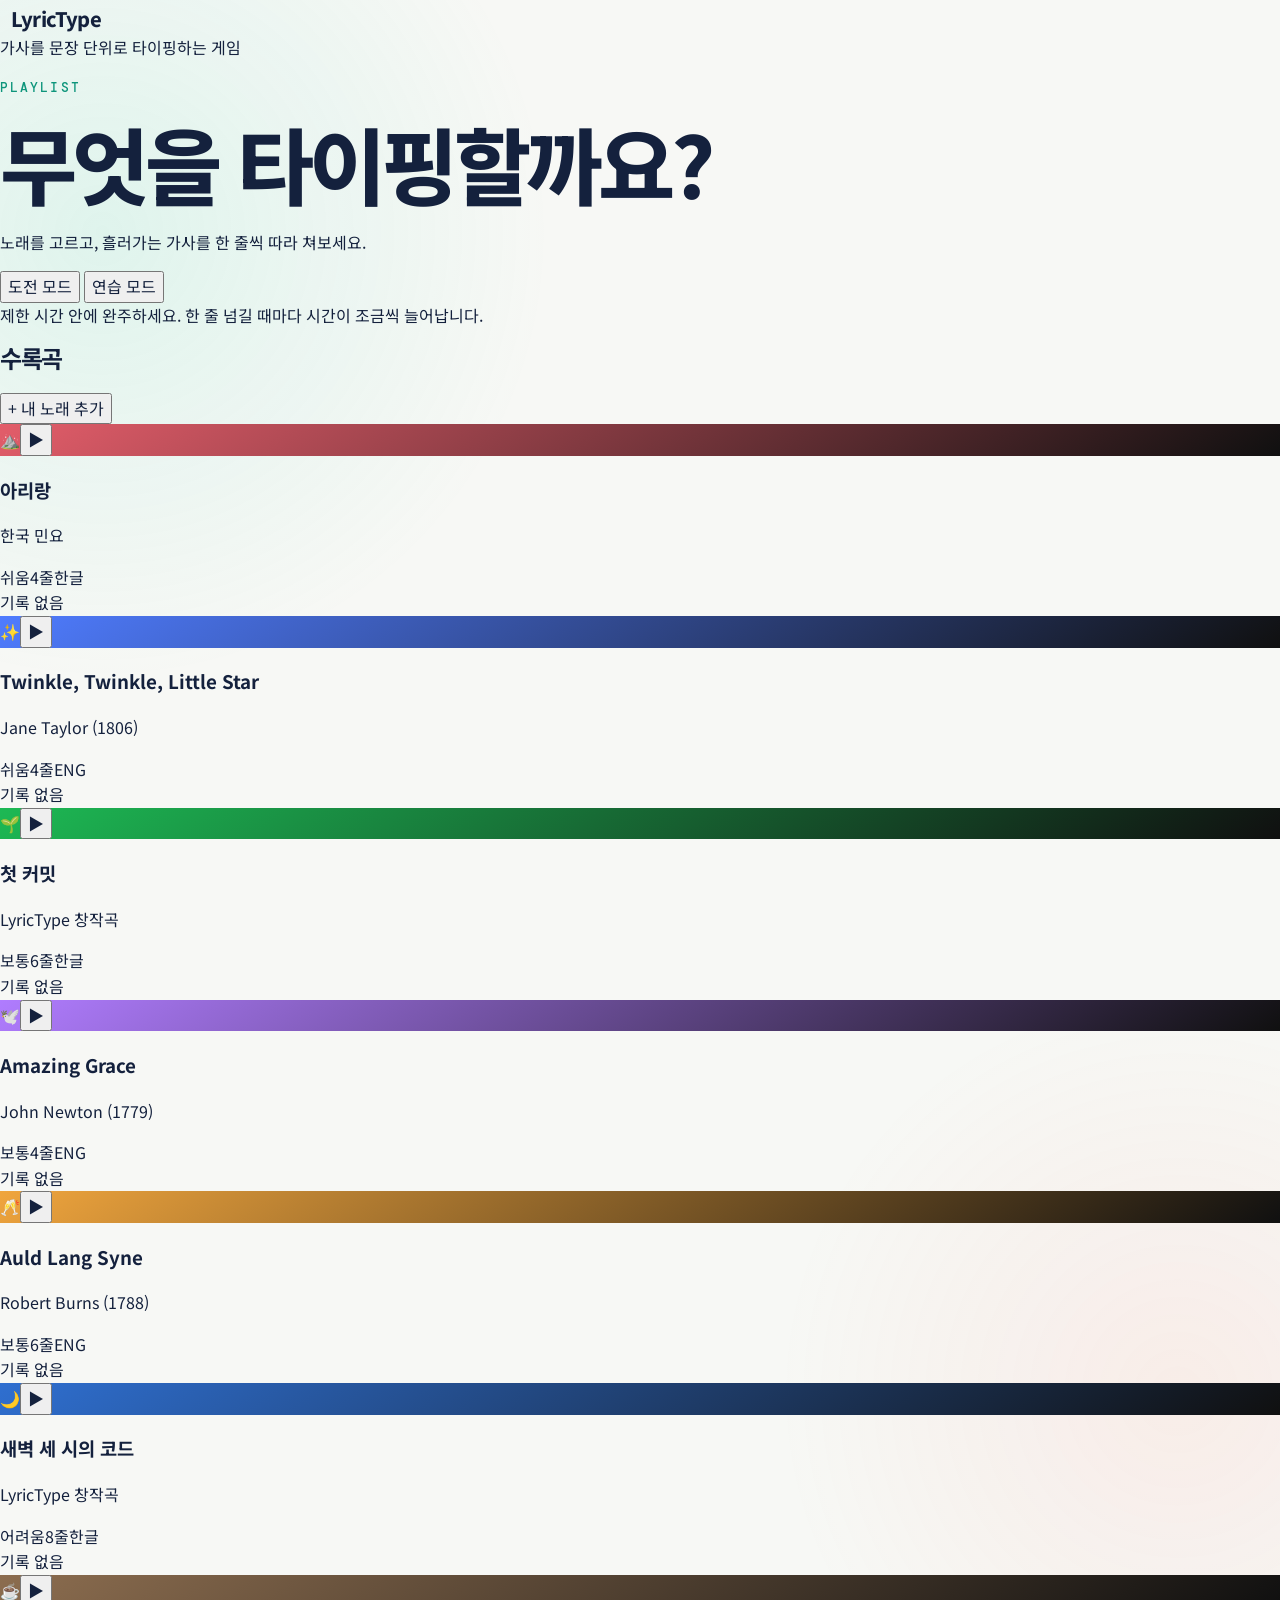
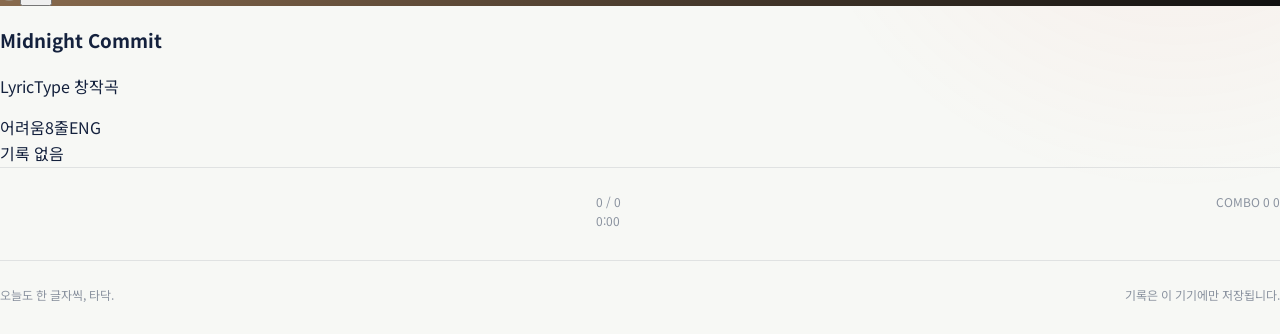
==== commit 37099f8d: "Merge branch 'testB' into hoosang" ====
--- a/exam4.html
+++ b/exam4.html
@@ -1,88 +1,180 @@
+<!--
+    1. 아래 게임의 문제점을 발견하고,
+   개선점을 제시하세요. 정답은 없습니다.
+    2. 디자인을 개선해보세요.
+    3. css, javascript 파일을 외부로 빼서 따로 관리하도록 변경해주시고
+    4. repository를 새로 만들어서
+    5. github 페이지에 배포해보세요 (index.html이 아니면 파일명까지 다 적어줘야 경로가 됩니다)
+ -->
 <!DOCTYPE html>
 <html lang="ko">
+
 <head>
     <meta charset="UTF-8">
     <meta name="viewport" content="width=device-width, initial-scale=1.0">
-    <meta name="description" content="한글과 영어 문장을 연습하고 타자 기록을 확인하는 브라우저 타자연습 프로그램">
-    <title>타닥 — 타자연습</title>
-    <link rel="stylesheet" href="exam4.css">
+    <title>LyricType - 가사 타이핑 게임</title>
+
+    <link rel="preconnect" href="https://fonts.googleapis.com">
+    <link rel="preconnect" href="https://fonts.gstatic.com" crossorigin>
+    <link href="https://fonts.googleapis.com/css2?family=Montserrat:wght@400;600;700;800&display=swap"
+        rel="stylesheet">
+
+    <link rel="stylesheet" href="exam4.css" />
 </head>
+
 <body>
-    <div class="app-shell">
-        <header class="app-header">
-            <button class="brand" id="brandButton" type="button" aria-label="메인 화면으로 이동">
-                <span class="brand-mark" aria-hidden="true">T</span><span>타닥</span>
-            </button>
-            <div class="header-status"><span class="status-dot" aria-hidden="true"></span>브라우저에 기록 저장</div>
+    <div class="app">
+
+        <!-- ===== 상단 바 ===== -->
+        <header class="topbar">
+            <div class="brand">
+                <span class="brand-logo" aria-hidden="true"></span>
+                <span class="brand-name">LyricType</span>
+            </div>
+            <p class="brand-tag">가사를 문장 단위로 타이핑하는 게임</p>
         </header>
 
-        <main>
-            <section class="screen home-screen is-active" id="homeScreen" aria-labelledby="homeTitle">
-                <div class="home-heading">
-                    <p class="eyebrow">TYPING STUDIO</p>
-                    <h1 id="homeTitle">오늘의 문장을<br><span>내 속도로.</span></h1>
-                    <p>짧게 집중하고, 정확하게 입력하고, 어제의 기록을 넘어보세요.</p>
-                </div>
-                <div class="mode-grid" aria-label="연습 모드 선택">
-                    <button class="mode-card mode-card--measure" type="button" data-mode="measure">
-                        <span class="mode-number">01</span>
-                        <span class="mode-icon" aria-hidden="true"><svg viewBox="0 0 24 24"><circle cx="12" cy="13" r="8"></circle><path d="M12 9v4l2.5 1.5M9 2h6M12 5V2"></path></svg></span>
-                        <span class="mode-name">시간 측정</span>
-                        <span class="mode-description">문장 전체를 완성하는 시간을 측정합니다.</span>
-                        <span class="mode-arrow" aria-hidden="true">→</span>
-                    </button>
-                    <button class="mode-card mode-card--attack" type="button" data-mode="attack">
-                        <span class="mode-number">02</span>
-                        <span class="mode-icon" aria-hidden="true"><svg viewBox="0 0 24 24"><path d="M13 2 4.5 13H11l-1 9L19.5 11H13z"></path></svg></span>
-                        <span class="mode-name">타임 어택</span>
-                        <span class="mode-description">60초 동안 정확히 몇 타를 치는지 도전합니다.</span>
-                        <span class="mode-arrow" aria-hidden="true">→</span>
-                    </button>
-                    <button class="mode-card mode-card--ranking" id="rankingButton" type="button">
-                        <span class="mode-number">03</span>
-                        <span class="mode-icon" aria-hidden="true"><svg viewBox="0 0 24 24"><path d="M8 21V10h8v11M5 21h14M9 6a3 3 0 1 1 6 0c0 1.2-.7 2.2-1.7 2.7L12 11l-1.3-2.3A3 3 0 0 1 9 6Z"></path></svg></span>
-                        <span class="mode-name">랭킹</span>
-                        <span class="mode-description">문장별 최고 기록과 성장 과정을 확인합니다.</span>
-                        <span class="mode-arrow" aria-hidden="true">→</span>
-                    </button>
-                </div>
-                <div class="home-tip"><span class="keycap">TIP</span><p>첫 글자를 입력하는 순간 측정이 시작됩니다.</p></div>
-            </section>
-
-            <section class="screen selection-screen" id="selectionScreen" aria-labelledby="selectionTitle">
-                <button class="back-button" type="button" data-back="home">← <span>메인으로</span></button>
-                <div class="section-heading">
-                    <p class="eyebrow" id="selectionEyebrow">시간 측정</p>
-                    <h2 id="selectionTitle">어떤 문장으로<br>연습할까요?</h2>
-                    <p id="selectionDescription">문장을 골라 기록 측정을 시작하세요.</p>
-                </div>
-                <div class="text-list" id="textList"></div>
-            </section>
-
-            <section class="screen practice-screen" id="practiceScreen" aria-labelledby="practiceTitle">
-                <div class="practice-topbar">
-                    <button class="back-button" type="button" data-back="selection">← <span>문장 선택</span></button>
-                    <span class="mode-badge" id="practiceModeBadge">시간 측정</span>
-                </div>
-                <div class="practice-heading">
-                    <div><p class="eyebrow" id="practiceCategory">KOREAN · 0자</p><h2 id="practiceTitle">문장 제목</h2></div>
-                    <div class="live-stats" aria-label="실시간 기록">
-                        <div class="stat stat--primary"><span id="timeLabel">경과 시간</span><strong id="timeValue">00:00.0</strong></div>
-                        <div class="stat"><span>타수</span><strong><span id="cpmValue">0</span><small> CPM</small></strong></div>
-                        <div class="stat"><span>정확도</span><strong><span id="accuracyValue">100</span><small>%</small></strong></div>
-                    </div>
-                </div>
-                <div class="progress-track" aria-hidden="true"><span id="progressBar"></span></div>
-                <div class="typing-paper">
-                    <div class="target-text" id="targetText" aria-label="입력할 원문"></div>
-                    <label class="sr-only" for="typingInput">위 문장을 입력하세요</label>
-                    <textarea id="typingInput" rows="4" autocomplete="off" autocapitalize="off" autocorrect="off" spellcheck="false" placeholder="여기에 첫 글자를 입력하면 시작됩니다."></textarea>
-                </div>
-                <div class="practice-actions">
-                    <p><span class="mini-dot"></span><span id="practiceHint">원문과 똑같이 입력해 주세요.</span></p>
-                    <button class="text-button" id="restartButton" type="button">↻ 다시 시작</button>
-                </div>
-            </section>
+        <main class="content">
+
+            <!-- ===== 화면 1 : 곡 선택 ===== -->
+            <section id="screenSelect" class="screen is-active">
+                <div class="hero">
+                    <p class="eyebrow">PLAYLIST</p>
+                    <h1>무엇을 타이핑할까요?</h1>
+                    <p class="hero-sub">노래를 고르고, 흘러가는 가사를 한 줄씩 따라 쳐보세요.</p>
+                </div>
+
+                <div class="mode-row">
+                    <div class="segmented" id="modeToggle" role="group" aria-label="게임 모드">
+                        <button type="button" class="seg is-on" data-mode="challenge">도전 모드</button>
+                        <button type="button" class="seg" data-mode="practice">연습 모드</button>
+                    </div>
+                    <p class="mode-desc" id="modeDesc"></p>
+                </div>
+
+                <div class="section-head">
+                    <h2>수록곡</h2>
+                    <button type="button" class="ghost-btn" id="addSongBtn">+ 내 노래 추가</button>
+                </div>
+
+                <div class="card-grid" id="songGrid"></div>
+            </section>
+
+            <!-- ===== 화면 2 : 플레이 ===== -->
+            <section id="screenPlay" class="screen">
+                <div class="play-head">
+                    <button type="button" class="icon-btn" id="backBtn" aria-label="곡 목록으로">&#8592;</button>
+                    <div class="cover cover-sm" id="playCover"></div>
+                    <div class="play-meta">
+                        <p class="play-label" id="playLabel">재생 중</p>
+                        <h2 id="playTitle"></h2>
+                        <p class="play-artist" id="playArtist"></p>
+                    </div>
+                </div>
+
+                <div class="lyric-view">
+                    <p class="lyric-line is-prev" id="linePrev"></p>
+                    <div class="lyric-line is-current" id="lineCurrent"></div>
+                    <p class="lyric-line is-next" id="lineNext"></p>
+                </div>
+
+                <div class="type-area">
+                    <input type="text" id="typeInput" placeholder="여기에 위 가사를 입력하세요" autocomplete="off"
+                        autocapitalize="off" autocorrect="off" spellcheck="false" disabled />
+                    <p class="type-hint">
+                        <kbd>Enter</kbd> 다음 줄로 넘기기 · <kbd>Esc</kbd> 그만두기 · 정확히 다 치면 자동으로 넘어갑니다
+                    </p>
+                </div>
+
+                <div class="countdown" id="countdown"><span id="countdownNum">3</span></div>
+            </section>
+
+            <!-- ===== 화면 3 : 결과 ===== -->
+            <section id="screenResult" class="screen">
+                <div class="result-card">
+                    <p class="eyebrow">RESULT</p>
+                    <div class="grade" id="resultGrade">S</div>
+                    <p class="result-msg" id="resultMsg"></p>
+                    <p class="result-song" id="resultSong"></p>
+                    <p class="best-badge" id="bestBadge" hidden>🏆 신기록!</p>
+
+                    <ul class="result-stats">
+                        <li><span class="stat-label">점수</span><strong id="statScore">0</strong></li>
+                        <li><span class="stat-label">정확도</span><strong id="statAcc">0%</strong></li>
+                        <li><span class="stat-label">타수 (분당)</span><strong id="statCpm">0</strong></li>
+                        <li><span class="stat-label">최고 콤보</span><strong id="statCombo">0</strong></li>
+                        <li><span class="stat-label">완주</span><strong id="statLines">0 / 0</strong></li>
+                        <li><span class="stat-label">걸린 시간</span><strong id="statTime">0초</strong></li>
+                    </ul>
+
+                    <p class="prev-best" id="prevBest"></p>
+
+                    <div class="result-actions">
+                        <button type="button" class="pill-btn" id="retryBtn">다시 하기</button>
+                        <button type="button" class="ghost-btn" id="toListBtn">다른 곡 고르기</button>
+                    </div>
+                </div>
+            </section>
+
+        </main>
+
+        <!-- ===== 하단 재생 바 ===== -->
+        <footer class="nowbar" id="nowbar">
+            <div class="nowbar-left">
+                <div class="cover cover-xs" id="barCover"></div>
+                <div class="nowbar-meta">
+                    <strong id="barTitle"></strong>
+                    <span id="barArtist"></span>
+                </div>
+            </div>
+
+            <div class="nowbar-center">
+                <div class="bar-row">
+                    <span class="bar-time" id="barLine">0 / 0</span>
+                    <div class="progress" id="progressTrack">
+                        <div class="progress-fill" id="progressFill"></div>
+                    </div>
+                    <span class="bar-time" id="barTime">0:00</span>
+                </div>
+            </div>
+
+            <div class="nowbar-right">
+                <span class="chip chip-combo" id="barCombo">COMBO 0</span>
+                <span class="chip chip-score" id="barScore">0</span>
+            </div>
+        </footer>
+    </div>
+
+    <!-- ===== 노래 추가 모달 ===== -->
+    <div class="modal" id="songModal" hidden>
+        <div class="modal-backdrop" data-close="1"></div>
+        <div class="modal-box" role="dialog" aria-modal="true" aria-labelledby="modalTitle">
+            <h3 id="modalTitle">내 노래 추가</h3>
+            <p class="modal-sub">좋아하는 노래의 가사를 붙여넣으면 바로 플레이할 수 있습니다. 한 줄이 한 문제가 됩니다.</p>
+
+            <label class="field">
+                <span>제목</span>
+                <input type="text" id="newTitle" maxlength="40" placeholder="노래 제목">
+            </label>
+
+            <label class="field">
+                <span>아티스트</span>
+                <input type="text" id="newArtist" maxlength="40" placeholder="아티스트 이름">
+            </label>
+
+            <label class="field">
+                <span>가사 <em id="lineCounter">0줄</em></span>
+                <textarea id="newLyrics" rows="8" placeholder="가사를 줄바꿈으로 구분해 붙여넣으세요"></textarea>
+            </label>
+
+            <p class="modal-error" id="modalError" hidden></p>
+
+            <div class="modal-actions">
+                <button type="button" class="ghost-btn" data-close="1">취소</button>
+                <button type="button" class="pill-btn" id="saveSongBtn">플레이리스트에 담기</button>
+            </div>
+        </div>
+    </div>
 
             <section class="screen result-screen" id="resultScreen" aria-labelledby="resultTitle" tabindex="-1">
                 <div class="result-card">
@@ -128,4 +220,5 @@
     <div class="toast" id="toast" role="status" aria-live="polite"></div>
     <script src="exam4.js"></script>
 </body>
+
 </html>
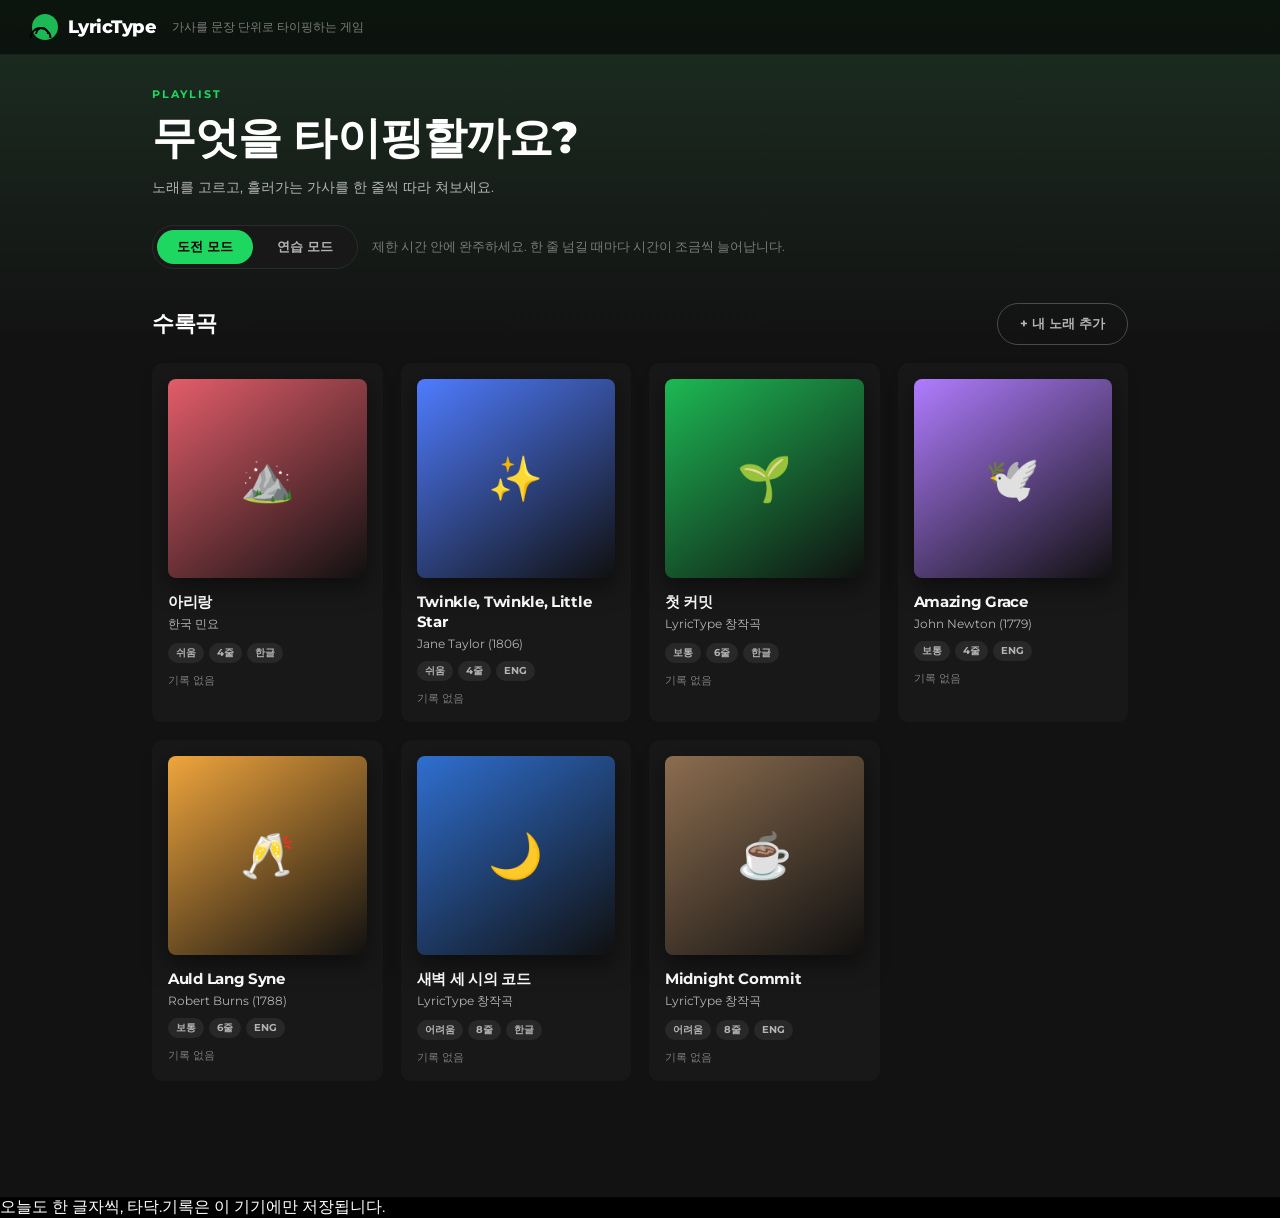
==== commit 86b7ac7f: "fix:exam.js" ====
--- a/exam4.html
+++ b/exam4.html
@@ -221,4 +221,3 @@
     <script src="exam4.js"></script>
 </body>
 
-</html>
--- a/exam4.css
+++ b/exam4.css
@@ -1,205 +1,1130 @@
-@import url('https://fonts.googleapis.com/css2?family=DM+Mono:wght@400;500&family=Noto+Sans+KR:wght@400;500;600;700;800&display=swap');
-
+/* =========================================================
+   LyricType - Spotify 감성 테마
+   메인 컬러: Spotify Green(#1db954 / #1ed760) + Black(#121212)
+   ========================================================= */
+
+/* ===== 디자인 토큰 ===== */
 :root {
-    --ink: #14213d;
-    --ink-soft: #536079;
-    --paper: #f7f8f5;
-    --white: #ffffff;
-    --line: #dfe3df;
-    --mint: #3dd6b5;
-    --mint-dark: #0d957b;
-    --coral: #ff765f;
-    --yellow: #f6c85f;
-    --error: #e54343;
-    --shadow: 0 18px 55px rgba(20, 33, 61, 0.09);
-    --radius-lg: 28px;
-    --radius-md: 18px;
-}
-
-* { box-sizing: border-box; }
-html { min-height: 100%; background: var(--paper); }
+    --green: #1db954;
+    --green-bright: #1ed760;
+    --green-dim: rgba(29, 185, 84, 0.16);
+
+    --bg: #121212;
+    --bg-deep: #000000;
+    --bg-elev: #181818;
+    --bg-hover: #282828;
+    --bg-line: #2a2a2a;
+
+    --text: #ffffff;
+    --text-sub: #b3b3b3;
+    --text-dim: #7a7a7a;
+
+    --red: #f0526d;
+    --yellow: #f0c33d;
+
+    --radius: 10px;
+    --radius-lg: 16px;
+    --nowbar-h: 84px;
+
+    --font: "Montserrat", "Pretendard", "Segoe UI", "맑은 고딕", Malgun Gothic, sans-serif;
+    color-scheme: dark;
+}
+
+/* ===== 리셋 ===== */
+* {
+    box-sizing: border-box;
+}
+
+html,
 body {
-    min-width: 320px;
-    min-height: 100vh;
+    height: 100%;
+}
+
+body {
     margin: 0;
-    color: var(--ink);
-    background: radial-gradient(circle at 8% 12%, rgba(61, 214, 181, 0.13), transparent 28rem), radial-gradient(circle at 92% 72%, rgba(255, 118, 95, 0.09), transparent 25rem), var(--paper);
-    font-family: "Noto Sans KR", "Malgun Gothic", sans-serif;
+    font-family: var(--font);
+    color: var(--text);
+    background: var(--bg-deep);
+    -webkit-font-smoothing: antialiased;
+}
+
+h1,
+h2,
+h3 {
+    margin: 0;
+    letter-spacing: -0.02em;
+}
+
+p {
+    margin: 0;
+}
+
+button {
+    font-family: inherit;
+    cursor: pointer;
+}
+
+kbd {
+    padding: 1px 6px;
+    font-family: inherit;
+    font-size: 11px;
+    font-weight: 700;
+    color: var(--text-sub);
+    background: #2b2b2b;
+    border: 1px solid #3a3a3a;
+    border-radius: 5px;
+}
+
+/* ===== 앱 셸 ===== */
+.app {
+    display: flex;
+    flex-direction: column;
+    min-height: 100%;
+    padding-bottom: var(--nowbar-h);
+    background: linear-gradient(180deg, #1c2f22 0%, var(--bg) 340px);
+}
+
+/* ----- 상단 바 ----- */
+.topbar {
+    position: sticky;
+    top: 0;
+    z-index: 20;
+
+    display: flex;
+    align-items: center;
+    gap: 16px;
+
+    padding: 14px 32px;
+    background: rgba(0, 0, 0, 0.55);
+    backdrop-filter: blur(14px);
+    border-bottom: 1px solid rgba(255, 255, 255, 0.06);
+}
+
+.brand {
+    display: flex;
+    align-items: center;
+    gap: 10px;
+}
+
+/* 초록 원 + 음파 느낌의 로고 */
+.brand-logo {
+    position: relative;
+    width: 26px;
+    height: 26px;
+    background: var(--green);
+    border-radius: 50%;
+}
+
+.brand-logo::before,
+.brand-logo::after {
+    content: "";
+    position: absolute;
+    left: 50%;
+    top: 50%;
+    transform: translate(-50%, -50%);
+    border: 2px solid var(--bg-deep);
+    border-radius: 50%;
+    border-bottom-color: transparent;
+    border-left-color: transparent;
+    rotate: -45deg;
+}
+
+.brand-logo::before {
+    width: 10px;
+    height: 10px;
+}
+
+.brand-logo::after {
+    width: 18px;
+    height: 18px;
+}
+
+.brand-name {
+    font-size: 18px;
+    font-weight: 800;
+    letter-spacing: -0.03em;
+}
+
+.brand-tag {
+    font-size: 12px;
+    color: var(--text-dim);
+}
+
+/* ----- 본문 ----- */
+.content {
+    flex: 1;
+    width: 100%;
+    max-width: 1040px;
+    margin: 0 auto;
+    padding: 32px;
+}
+
+.screen {
+    display: none;
+}
+
+.screen.is-active {
+    display: block;
+    animation: fadeUp 0.35s ease;
+}
+
+@keyframes fadeUp {
+    from {
+        opacity: 0;
+        transform: translateY(10px);
+    }
+
+    to {
+        opacity: 1;
+        transform: none;
+    }
+}
+
+/* =========================================================
+   화면 1 : 곡 선택
+   ========================================================= */
+.hero {
+    margin-bottom: 28px;
+}
+
+.eyebrow {
+    margin-bottom: 8px;
+    font-size: 11px;
+    font-weight: 700;
+    letter-spacing: 0.18em;
+    color: var(--green-bright);
+}
+
+.hero h1 {
+    font-size: 44px;
+    font-weight: 800;
+}
+
+.hero-sub {
+    margin-top: 10px;
+    font-size: 14px;
+    color: var(--text-sub);
+}
+
+/* 모드 선택 */
+.mode-row {
+    display: flex;
+    align-items: center;
+    flex-wrap: wrap;
+    gap: 14px;
+    margin-bottom: 34px;
+}
+
+.segmented {
+    display: inline-flex;
+    gap: 4px;
+    padding: 4px;
+    background: var(--bg-elev);
+    border: 1px solid var(--bg-line);
+    border-radius: 500px;
+}
+
+.seg {
+    padding: 8px 20px;
+    font-size: 13px;
+    font-weight: 700;
+    color: var(--text-sub);
+    background: transparent;
+    border: none;
+    border-radius: 500px;
+    transition: color 0.15s, background 0.15s;
+}
+
+.seg:hover {
+    color: var(--text);
+}
+
+.seg.is-on {
+    color: var(--bg-deep);
+    background: var(--green-bright);
+}
+
+.mode-desc {
+    font-size: 13px;
+    color: var(--text-dim);
+}
+
+/* 섹션 헤더 */
+.section-head {
+    display: flex;
+    align-items: center;
+    justify-content: space-between;
+    margin-bottom: 18px;
+}
+
+.section-head h2 {
+    font-size: 22px;
+    font-weight: 700;
+}
+
+/* 곡 카드 그리드 */
+.card-grid {
+    display: grid;
+    grid-template-columns: repeat(auto-fill, minmax(184px, 1fr));
+    gap: 18px;
+}
+
+.song-card {
+    position: relative;
+    padding: 16px;
+    background: var(--bg-elev);
+    border: none;
+    border-radius: var(--radius);
+    cursor: pointer;
+    transition: background 0.25s;
+}
+
+.song-card:hover,
+.song-card:focus-visible {
+    background: var(--bg-hover);
+    outline: none;
+}
+
+.song-card:focus-visible {
+    box-shadow: 0 0 0 2px var(--green-bright);
+}
+
+/* 앨범 커버 */
+.cover {
+    position: relative;
+    display: flex;
+    align-items: center;
+    justify-content: center;
+
+    aspect-ratio: 1 / 1;
+    margin-bottom: 14px;
+
+    font-size: 44px;
+    border-radius: 8px;
+    box-shadow: 0 8px 24px rgba(0, 0, 0, 0.5);
+    overflow: hidden;
+}
+
+.cover-sm {
+    width: 92px;
+    margin: 0;
+    font-size: 34px;
+    flex-shrink: 0;
+}
+
+.cover-xs {
+    width: 48px;
+    margin: 0;
+    font-size: 22px;
+    flex-shrink: 0;
+    box-shadow: none;
+}
+
+/* hover 시 떠오르는 초록 재생 버튼 */
+.play-fab {
+    position: absolute;
+    right: 10px;
+    bottom: 10px;
+
+    display: grid;
+    place-items: center;
+    width: 42px;
+    height: 42px;
+    padding-left: 3px;
+
+    font-size: 15px;
+    color: var(--bg-deep);
+    background: var(--green-bright);
+    border: none;
+    border-radius: 50%;
+    box-shadow: 0 8px 16px rgba(0, 0, 0, 0.45);
+
+    opacity: 0;
+    transform: translateY(8px);
+    transition: opacity 0.25s, transform 0.25s;
+}
+
+.song-card:hover .play-fab,
+.song-card:focus-visible .play-fab {
+    opacity: 1;
+    transform: none;
+}
+
+.card-title {
+    font-size: 15px;
+    font-weight: 700;
+    line-height: 1.35;
+
+    display: -webkit-box;
+    -webkit-line-clamp: 2;
+    line-clamp: 2;
+    -webkit-box-orient: vertical;
+    overflow: hidden;
+}
+
+.card-artist {
+    margin-top: 4px;
+    font-size: 12px;
+    color: var(--text-sub);
+    white-space: nowrap;
+    overflow: hidden;
+    text-overflow: ellipsis;
+}
+
+.card-tags {
+    display: flex;
+    flex-wrap: wrap;
+    gap: 5px;
+    margin-top: 10px;
+}
+
+.tag {
+    padding: 3px 8px;
+    font-size: 10px;
+    font-weight: 700;
+    color: var(--text-sub);
+    background: rgba(255, 255, 255, 0.07);
+    border-radius: 500px;
+}
+
+.card-best {
+    display: block;
+    margin-top: 10px;
+    font-size: 11px;
+    font-weight: 700;
+    color: var(--green-bright);
+}
+
+.card-best.is-empty {
+    color: var(--text-dim);
+    font-weight: 400;
+}
+
+/* 사용자 추가 곡 삭제 버튼 */
+.card-remove {
+    position: absolute;
+    top: 8px;
+    right: 8px;
+    z-index: 2;
+
+    width: 24px;
+    height: 24px;
+    font-size: 15px;
+    line-height: 1;
+    color: var(--text-sub);
+    background: rgba(0, 0, 0, 0.6);
+    border: none;
+    border-radius: 50%;
+
+    opacity: 0;
+    transition: opacity 0.2s, color 0.2s;
+}
+
+.song-card:hover .card-remove {
+    opacity: 1;
+}
+
+.card-remove:hover {
+    color: var(--red);
+}
+
+/* ===== 공통 버튼 ===== */
+.pill-btn {
+    padding: 13px 32px;
+    font-size: 14px;
+    font-weight: 800;
+    color: var(--bg-deep);
+    background: var(--green-bright);
+    border: none;
+    border-radius: 500px;
+    transition: transform 0.12s, background 0.2s;
+}
+
+.pill-btn:hover {
+    background: #24e56b;
+    transform: scale(1.04);
+}
+
+.pill-btn:active {
+    transform: scale(0.98);
+}
+
+.ghost-btn {
+    padding: 11px 22px;
+    font-size: 13px;
+    font-weight: 700;
+    color: var(--text-sub);
+    background: transparent;
+    border: 1px solid #4a4a4a;
+    border-radius: 500px;
+    transition: color 0.15s, border-color 0.15s, transform 0.12s;
+}
+
+.ghost-btn:hover {
+    color: var(--text);
+    border-color: var(--text);
+    transform: scale(1.03);
+}
+
+.icon-btn {
+    display: grid;
+    place-items: center;
+    width: 36px;
+    height: 36px;
+    font-size: 17px;
+    color: var(--text);
+    background: rgba(0, 0, 0, 0.5);
+    border: none;
+    border-radius: 50%;
+    transition: background 0.2s, transform 0.12s;
+}
+
+.icon-btn:hover {
+    background: rgba(0, 0, 0, 0.8);
+    transform: scale(1.06);
+}
+
+:focus-visible {
+    outline: 2px solid var(--green-bright);
+    outline-offset: 2px;
+}
+
+/* =========================================================
+   화면 2 : 플레이
+   ========================================================= */
+.play-head {
+    display: flex;
+    align-items: center;
+    gap: 18px;
+    margin-bottom: 34px;
+}
+
+.play-label {
+    font-size: 11px;
+    font-weight: 700;
+    letter-spacing: 0.14em;
+    color: var(--green-bright);
+}
+
+.play-meta h2 {
+    margin-top: 4px;
+    font-size: 30px;
+    font-weight: 800;
+}
+
+.play-artist {
+    margin-top: 4px;
+    font-size: 13px;
+    color: var(--text-sub);
+}
+
+/* 가사 뷰 (노래방 스타일) */
+.lyric-view {
+    display: flex;
+    flex-direction: column;
+    justify-content: center;
+    gap: 14px;
+
+    min-height: 220px;
+    padding: 34px 30px;
+
+    text-align: center;
+    background: linear-gradient(180deg, #1e1e1e, var(--bg-elev));
+    border: 1px solid var(--bg-line);
+    border-radius: var(--radius-lg);
+}
+
+.lyric-line {
+    line-height: 1.55;
+    word-break: break-word;
+}
+
+.is-prev,
+.is-next {
+    font-size: 15px;
+    color: var(--text-dim);
+    min-height: 22px;
+}
+
+.is-current {
+    font-size: 30px;
+    font-weight: 700;
+    letter-spacing: 0.01em;
+    min-height: 46px;
+    transition: transform 0.18s;
+}
+
+/* 글자 단위 상태 */
+.ch {
+    position: relative;
+    color: var(--text-sub);
+    transition: color 0.08s;
+}
+
+.ch.is-space {
+    white-space: pre;
+}
+
+.ch.ok {
+    color: var(--green-bright);
+}
+
+.ch.bad {
+    color: var(--red);
+    background: rgba(240, 82, 109, 0.16);
+    border-radius: 3px;
+}
+
+/* 한글 조합 중 - 아직 판정하지 않은 글자 */
+.ch.composing {
+    color: var(--yellow);
+}
+
+/* 지금 입력할 위치 */
+.ch.cursor::before {
+    content: "";
+    position: absolute;
+    left: -2px;
+    top: -0.1em;
+    bottom: -0.1em;
+    width: 2px;
+    background: var(--green-bright);
+    animation: blink 1s steps(1) infinite;
+}
+
+@keyframes blink {
+
+    0%,
+    49% {
+        opacity: 1;
+    }
+
+    50%,
+    100% {
+        opacity: 0;
+    }
+}
+
+/* 목표보다 길게 친 글자 */
+.ch.extra {
+    color: var(--red);
+    opacity: 0.65;
+    text-decoration: line-through;
+}
+
+/* 줄 확정 피드백 */
+.is-current.flash-good {
+    animation: popGood 0.26s ease;
+}
+
+.is-current.flash-bad {
+    animation: shake 0.26s ease;
+}
+
+@keyframes popGood {
+    50% {
+        transform: scale(1.05);
+        filter: brightness(1.35);
+    }
+}
+
+@keyframes shake {
+
+    0%,
+    100% {
+        transform: translateX(0);
+    }
+
+    25% {
+        transform: translateX(-9px);
+    }
+
+    75% {
+        transform: translateX(9px);
+    }
+}
+
+/* 입력창 */
+.type-area {
+    margin-top: 22px;
+    text-align: center;
+}
+
+#typeInput {
+    width: 100%;
+    padding: 18px 22px;
+
+    font-family: inherit;
+    font-size: 20px;
+    font-weight: 600;
+    color: var(--text);
+
+    background: var(--bg-elev);
+    border: 2px solid var(--bg-line);
+    border-radius: 500px;
+    transition: border-color 0.2s, background 0.2s;
+}
+
+#typeInput::placeholder {
+    color: var(--text-dim);
+    font-weight: 400;
+}
+
+#typeInput:focus {
+    outline: none;
+    background: #202020;
+    border-color: var(--green);
+    box-shadow: 0 0 0 4px var(--green-dim);
+}
+
+#typeInput:disabled {
+    opacity: 0.5;
+}
+
+.type-hint {
+    margin-top: 12px;
+    font-size: 12px;
+    color: var(--text-dim);
+}
+
+/* 카운트다운 오버레이 */
+.countdown {
+    position: fixed;
+    inset: 0;
+    z-index: 40;
+
+    display: none;
+    place-items: center;
+    background: rgba(0, 0, 0, 0.82);
+    backdrop-filter: blur(6px);
+}
+
+.countdown.is-on {
+    display: grid;
+}
+
+.countdown span {
+    font-size: 96px;
+    font-weight: 800;
+    letter-spacing: -0.04em;
+    color: var(--green-bright);
+}
+
+.countdown span.pop {
+    animation: countPop 0.8s ease;
+}
+
+@keyframes countPop {
+    0% {
+        opacity: 0;
+        transform: scale(0.55);
+    }
+
+    28% {
+        opacity: 1;
+        transform: scale(1);
+    }
+
+    100% {
+        opacity: 0.25;
+        transform: scale(1.12);
+    }
+}
+
+/* =========================================================
+   화면 3 : 결과
+   ========================================================= */
+.result-card {
+    max-width: 620px;
+    margin: 0 auto;
+    padding: 44px 38px;
+    text-align: center;
+
+    background: linear-gradient(180deg, #1f2f25, var(--bg-elev) 60%);
+    border: 1px solid var(--bg-line);
+    border-radius: var(--radius-lg);
+}
+
+.grade {
+    font-size: 96px;
+    font-weight: 800;
+    line-height: 1;
+    letter-spacing: -0.05em;
+    color: var(--green-bright);
+    text-shadow: 0 0 42px rgba(29, 185, 84, 0.45);
+}
+
+.grade[data-grade="C"],
+.grade[data-grade="D"] {
+    color: var(--text-sub);
+    text-shadow: none;
+}
+
+.result-msg {
+    margin-top: 14px;
     font-size: 16px;
-    line-height: 1.6;
-}
-button, textarea { font: inherit; }
-button { color: inherit; }
-button:focus-visible, textarea:focus-visible { outline: 3px solid rgba(61, 214, 181, 0.5); outline-offset: 3px; }
-
-.app-shell { display: flex; flex-direction: column; width: min(1180px, calc(100% - 48px)); min-height: 100vh; margin: 0 auto; }
-.app-header { display: flex; align-items: center; justify-content: space-between; height: 92px; border-bottom: 1px solid rgba(20, 33, 61, 0.1); }
-.brand { display: inline-flex; align-items: center; gap: 11px; padding: 0; border: 0; background: transparent; font-size: 1.25rem; font-weight: 800; letter-spacing: -0.04em; cursor: pointer; }
-.brand-mark { display: grid; width: 36px; height: 36px; place-items: center; color: var(--white); background: var(--ink); border-radius: 10px 10px 10px 3px; font-family: "DM Mono", monospace; font-size: 1rem; }
-.header-status { display: flex; align-items: center; gap: 8px; color: var(--ink-soft); font-size: 0.875rem; }
-.status-dot, .mini-dot { width: 8px; height: 8px; background: var(--mint); border-radius: 50%; box-shadow: 0 0 0 4px rgba(61, 214, 181, 0.14); }
-main { flex: 1; }
-.screen { display: none; animation: screenIn 0.35s ease both; }
-.screen.is-active { display: block; }
-@keyframes screenIn { from { opacity: 0; transform: translateY(8px); } to { opacity: 1; transform: translateY(0); } }
-
-.home-screen { padding: 72px 0 44px; }
-.home-heading { max-width: 680px; }
-.eyebrow { margin: 0 0 15px; color: var(--mint-dark); font-family: "DM Mono", monospace; font-size: 0.82rem; font-weight: 500; letter-spacing: 0.16em; text-transform: uppercase; }
-h1, h2, p { margin-top: 0; }
-h1, h2 { letter-spacing: -0.055em; line-height: 1.18; }
-h1 { margin-bottom: 18px; font-size: clamp(2.8rem, 7vw, 5.25rem); font-weight: 800; }
-h1 span { color: var(--mint-dark); }
-.home-heading > p:last-child, .section-heading > p:last-child, .ranking-heading > div > p:last-child { max-width: 520px; margin-bottom: 0; color: var(--ink-soft); font-size: 1.05rem; }
-
-.mode-grid { display: grid; grid-template-columns: repeat(3, 1fr); gap: 18px; margin-top: 54px; }
-.mode-card { position: relative; display: flex; min-height: 260px; padding: 24px; overflow: hidden; flex-direction: column; align-items: flex-start; text-align: left; border: 1px solid var(--line); border-radius: var(--radius-lg); background: rgba(255, 255, 255, 0.78); box-shadow: 0 8px 30px rgba(20, 33, 61, 0.04); cursor: pointer; transition: transform 0.22s ease, box-shadow 0.22s ease, border-color 0.22s ease; }
-.mode-card:hover { transform: translateY(-6px); border-color: rgba(20, 33, 61, 0.25); box-shadow: var(--shadow); }
-.mode-card::after { position: absolute; right: -38px; bottom: -48px; width: 145px; height: 145px; content: ""; border-radius: 50%; background: var(--card-accent); opacity: 0.13; }
-.mode-card--measure { --card-accent: var(--mint); }
-.mode-card--attack { --card-accent: var(--coral); }
-.mode-card--ranking { --card-accent: var(--yellow); }
-.mode-number { color: #8b94a5; font-family: "DM Mono", monospace; font-size: 0.78rem; }
-.mode-icon { display: grid; width: 48px; height: 48px; margin: 27px 0 22px; place-items: center; border-radius: 14px; background: color-mix(in srgb, var(--card-accent) 18%, white); }
-.mode-icon svg { width: 24px; fill: none; stroke: var(--ink); stroke-width: 1.8; stroke-linecap: round; stroke-linejoin: round; }
-.mode-name { margin-bottom: 6px; font-size: 1.3rem; font-weight: 700; letter-spacing: -0.035em; }
-.mode-description { max-width: 230px; color: var(--ink-soft); font-size: 0.9rem; line-height: 1.55; }
-.mode-arrow { position: absolute; right: 24px; bottom: 21px; font-family: "DM Mono", monospace; font-size: 1.2rem; }
-.home-tip { display: flex; align-items: center; justify-content: center; gap: 10px; margin-top: 32px; color: var(--ink-soft); font-size: 0.88rem; }
-.home-tip p { margin: 0; }
-.keycap { padding: 3px 8px; color: var(--ink); border: 1px solid #cfd4d1; border-bottom-width: 3px; border-radius: 6px; background: #fff; font-family: "DM Mono", monospace; font-size: 0.68rem; font-weight: 500; }
-
-.selection-screen, .ranking-screen { padding: 38px 0 64px; }
-.back-button { display: inline-flex; align-items: center; gap: 8px; padding: 8px 2px; border: 0; background: transparent; color: var(--ink-soft); font-weight: 600; cursor: pointer; }
-.back-button:hover { color: var(--ink); }
-.section-heading { margin-top: 38px; }
-.section-heading h2, .ranking-heading h2 { margin-bottom: 15px; font-size: clamp(2.2rem, 5vw, 3.8rem); }
-.text-list { display: grid; gap: 14px; margin-top: 42px; }
-.text-choice { display: grid; grid-template-columns: 64px minmax(150px, 0.7fr) minmax(280px, 1.6fr) 90px 48px; gap: 20px; align-items: center; width: 100%; min-height: 112px; padding: 20px 24px; text-align: left; border: 1px solid var(--line); border-radius: var(--radius-md); background: rgba(255, 255, 255, 0.82); cursor: pointer; transition: border-color 0.2s, transform 0.2s, box-shadow 0.2s; }
-.text-choice:hover { transform: translateX(5px); border-color: var(--mint); box-shadow: 0 10px 25px rgba(20, 33, 61, 0.06); }
-.choice-index { color: #9aa2af; font-family: "DM Mono", monospace; font-size: 0.85rem; }
-.choice-title strong { display: block; font-size: 1.08rem; letter-spacing: -0.02em; }
-.choice-title span, .choice-meta { color: var(--ink-soft); font-size: 0.82rem; }
-.choice-preview { margin: 0; overflow: hidden; color: #445067; font-size: 0.92rem; text-overflow: ellipsis; white-space: nowrap; }
-.choice-meta { font-family: "DM Mono", monospace; text-align: right; }
-.choice-go { display: grid; width: 38px; height: 38px; place-items: center; border-radius: 50%; background: var(--ink); color: #fff; }
-
-.practice-screen { padding: 34px 0 64px; }
-.practice-topbar { display: flex; align-items: center; justify-content: space-between; }
-.mode-badge { padding: 6px 13px; border: 1px solid rgba(13, 149, 123, 0.2); border-radius: 999px; color: var(--mint-dark); background: rgba(61, 214, 181, 0.1); font-size: 0.8rem; font-weight: 700; }
-.practice-heading { display: flex; align-items: flex-end; justify-content: space-between; gap: 36px; margin-top: 42px; }
-.practice-heading h2 { margin: 0; font-size: clamp(2rem, 4vw, 3rem); }
-.live-stats { display: flex; gap: 12px; }
-.stat { min-width: 112px; padding: 11px 14px; border-left: 1px solid var(--line); }
-.stat span { display: block; color: var(--ink-soft); font-size: 0.72rem; }
-.stat strong { display: block; margin-top: 2px; font-family: "DM Mono", monospace; font-size: 1.25rem; font-weight: 500; line-height: 1.3; }
-.stat small { font-size: 0.65rem; }
-.stat--primary strong { color: var(--mint-dark); }
-.progress-track { height: 5px; margin: 28px 0 18px; overflow: hidden; border-radius: 4px; background: #e3e7e3; }
-.progress-track span { display: block; width: 0; height: 100%; border-radius: inherit; background: linear-gradient(90deg, var(--mint-dark), var(--mint)); transition: width 0.15s ease; }
-.typing-paper { padding: clamp(24px, 5vw, 52px); border: 1px solid var(--line); border-radius: var(--radius-lg); background: rgba(255,255,255,0.92); box-shadow: var(--shadow); }
-.target-text { min-height: 118px; margin-bottom: 34px; color: #8e96a2; font-size: clamp(1.25rem, 2.3vw, 1.65rem); font-weight: 500; line-height: 2; letter-spacing: -0.025em; overflow-wrap: anywhere; white-space: pre-wrap; word-break: keep-all; }
-.target-char { border-radius: 3px; }
-.target-char.correct { color: var(--ink); }
-.target-char.wrong { color: var(--error); background: #ffeded; text-decoration: underline wavy; text-underline-offset: 4px; }
-.target-char.current { color: var(--ink); background: rgba(61, 214, 181, 0.25); box-shadow: inset 0 -2px var(--mint-dark); }
-#typingInput { display: block; width: 100%; min-height: 132px; padding: 22px; resize: vertical; color: var(--ink); border: 1px solid #ccd3d0; border-radius: 14px; background: #fafbf9; font-size: 1.05rem; line-height: 1.8; caret-color: var(--mint-dark); }
-#typingInput::placeholder { color: #a3aab4; }
-#typingInput.input-error { border-color: rgba(229, 67, 67, 0.65); animation: inputShake 0.18s linear; }
-@keyframes inputShake { 33% { transform: translateX(-3px); } 66% { transform: translateX(3px); } }
-.practice-actions { display: flex; align-items: center; justify-content: space-between; gap: 20px; margin-top: 18px; }
-.practice-actions p { display: flex; align-items: center; gap: 10px; margin: 0; color: var(--ink-soft); font-size: 0.85rem; }
-.text-button { padding: 8px 0; border: 0; background: transparent; font-size: 0.88rem; font-weight: 700; cursor: pointer; }
-
-.result-screen { max-width: 760px; margin: 0 auto; padding: 64px 0; text-align: center; }
-.result-card { padding: clamp(30px, 6vw, 62px); border: 1px solid var(--line); border-radius: var(--radius-lg); background: #fff; box-shadow: var(--shadow); }
-.result-emblem { display: grid; width: 58px; height: 58px; margin: 0 auto 22px; place-items: center; color: #fff; border-radius: 20px 20px 20px 6px; background: var(--mint-dark); font-size: 1.5rem; font-weight: 800; transform: rotate(-4deg); }
-.result-card h2 { margin-bottom: 10px; font-size: clamp(2rem, 5vw, 3.4rem); }
-.result-summary { color: var(--ink-soft); }
-.record-highlight { position: relative; margin: 34px 0 28px; padding: 25px; border-radius: 18px; background: #f1faf7; }
-.record-highlight > span:first-child { display: block; color: var(--mint-dark); font-size: 0.78rem; font-weight: 700; }
-.record-highlight strong { display: block; font-family: "DM Mono", monospace; font-size: clamp(2.3rem, 7vw, 4.3rem); font-weight: 500; letter-spacing: -0.06em; line-height: 1.3; }
-.new-record { position: absolute; top: 14px; right: 14px; padding: 4px 8px; border-radius: 5px; color: #7b5700; background: var(--yellow); font-family: "DM Mono", monospace; font-size: 0.68rem; font-weight: 500; }
-.result-stats { display: grid; grid-template-columns: repeat(3, 1fr); margin-bottom: 34px; }
-.result-stats > div { padding: 10px; border-right: 1px solid var(--line); }
-.result-stats > div:last-child { border: 0; }
-.result-stats span { display: block; color: var(--ink-soft); font-size: 0.78rem; }
-.result-stats strong { margin-right: 4px; font-family: "DM Mono", monospace; font-size: 1.65rem; font-weight: 500; }
-.result-stats small { color: var(--ink-soft); font-size: 0.7rem; }
-.result-actions { display: grid; grid-template-columns: 1fr 1fr; gap: 10px; }
-.result-actions .ghost-button { grid-column: 1 / -1; }
-.primary-button, .secondary-button, .ghost-button, .danger-button { min-height: 48px; padding: 11px 18px; border-radius: 11px; font-weight: 700; cursor: pointer; transition: transform 0.18s, opacity 0.18s; }
-.primary-button:hover, .secondary-button:hover, .ghost-button:hover, .danger-button:hover { transform: translateY(-2px); }
-.primary-button { color: #fff; border: 1px solid var(--ink); background: var(--ink); }
-.secondary-button { border: 1px solid #bfc7c3; background: #fff; }
-.ghost-button { color: var(--ink-soft); border: 0; background: transparent; }
-
-.ranking-heading { display: flex; align-items: flex-end; justify-content: space-between; gap: 30px; margin-top: 38px; }
-.danger-button { color: #b72e2e; border: 1px solid #efcccc; background: #fff8f8; }
-.ranking-tabs { display: flex; gap: 8px; margin-top: 38px; overflow-x: auto; padding-bottom: 5px; }
-.ranking-tab { flex: 0 0 auto; padding: 9px 16px; border: 1px solid var(--line); border-radius: 999px; background: #fff; color: var(--ink-soft); font-size: 0.86rem; font-weight: 700; cursor: pointer; }
-.ranking-tab[aria-selected="true"] { color: #fff; border-color: var(--ink); background: var(--ink); }
-.ranking-table-wrap { position: relative; min-height: 300px; margin-top: 18px; overflow-x: auto; border: 1px solid var(--line); border-radius: var(--radius-md); background: rgba(255,255,255,0.85); }
-table { width: 100%; border-collapse: collapse; text-align: left; }
-th, td { padding: 18px 22px; border-bottom: 1px solid var(--line); white-space: nowrap; }
-th { color: var(--ink-soft); background: #f3f5f2; font-size: 0.75rem; font-weight: 600; }
-td { font-family: "DM Mono", "Noto Sans KR", monospace; font-size: 0.88rem; }
-tbody tr:last-child td { border-bottom: 0; }
-.rank-number { font-weight: 700; }
-.rank-number.top { color: var(--mint-dark); }
-.empty-state { position: absolute; inset: 53px 0 0; display: grid; align-content: center; justify-items: center; padding: 30px; text-align: center; background: #fff; }
-.empty-state[hidden] { display: none; }
-.empty-state > span { margin-bottom: 10px; color: #aab1ad; font-size: 2rem; }
-.empty-state strong { font-size: 1.05rem; }
-.empty-state p { margin: 3px 0 0; color: var(--ink-soft); font-size: 0.85rem; }
-footer { display: flex; justify-content: space-between; gap: 20px; padding: 24px 0 30px; color: #8a929f; border-top: 1px solid rgba(20,33,61,0.1); font-size: 0.75rem; }
-.toast { position: fixed; left: 50%; bottom: 28px; z-index: 20; padding: 11px 18px; color: #fff; border-radius: 999px; background: var(--ink); box-shadow: 0 10px 35px rgba(20,33,61,0.25); font-size: 0.85rem; transform: translate(-50%, 20px); opacity: 0; pointer-events: none; transition: 0.25s ease; }
-.toast.is-visible { transform: translate(-50%, 0); opacity: 1; }
-.sr-only { position: absolute; width: 1px; height: 1px; padding: 0; overflow: hidden; clip: rect(0,0,0,0); white-space: nowrap; border: 0; }
-
-@media (max-width: 820px) {
-    .app-shell { width: min(100% - 32px, 700px); }
-    .home-screen { padding-top: 48px; }
-    .mode-grid { grid-template-columns: 1fr; margin-top: 38px; }
-    .mode-card { min-height: 180px; padding-right: 90px; }
-    .mode-icon { margin: 16px 0 12px; }
-    .text-choice { grid-template-columns: 42px 1fr 80px 38px; }
-    .choice-preview { display: none; }
-    .practice-heading { align-items: flex-start; flex-direction: column; }
-    .live-stats { width: 100%; }
-    .stat { flex: 1; min-width: 0; }
-}
-
-@media (max-width: 540px) {
-    .app-shell { width: min(100% - 24px, 500px); }
-    .app-header { height: 74px; }
-    .header-status { font-size: 0; }
-    .home-screen { padding-top: 36px; }
-    h1 { font-size: 2.75rem; }
-    .mode-card { min-height: 165px; border-radius: 22px; }
-    .home-tip { align-items: flex-start; }
-    .section-heading { margin-top: 25px; }
-    .text-choice { grid-template-columns: 32px 1fr 38px; gap: 10px; padding: 18px 15px; }
-    .choice-meta { display: none; }
-    .practice-screen { padding-top: 22px; }
-    .practice-heading { margin-top: 28px; }
-    .live-stats { gap: 0; }
-    .stat { padding: 8px; }
-    .stat strong { font-size: 1rem; }
-    .typing-paper { padding: 23px 18px; border-radius: 20px; }
-    .target-text { min-height: 105px; font-size: 1.12rem; line-height: 1.9; word-break: normal; }
-    #typingInput { min-height: 120px; padding: 16px; }
-    .practice-actions { align-items: flex-start; }
-    .practice-actions p { max-width: 60%; }
-    .result-screen { padding: 36px 0; }
-    .result-card { padding: 30px 18px; border-radius: 22px; }
-    .result-actions { grid-template-columns: 1fr; }
-    .result-actions .ghost-button { grid-column: auto; }
-    .ranking-heading { align-items: flex-start; flex-direction: column; }
-    th, td { padding: 15px 16px; }
-    footer { align-items: center; flex-direction: column; gap: 4px; }
+    font-weight: 600;
+}
+
+.result-song {
+    margin-top: 8px;
+    font-size: 13px;
+    color: var(--text-sub);
+}
+
+.best-badge {
+    display: inline-block;
+    margin-top: 14px;
+    padding: 6px 16px;
+    font-size: 12px;
+    font-weight: 800;
+    color: var(--bg-deep);
+    background: var(--green-bright);
+    border-radius: 500px;
+}
+
+.result-stats {
+    display: grid;
+    grid-template-columns: repeat(3, 1fr);
+    gap: 1px;
+
+    margin: 32px 0 0;
+    padding: 0;
+    list-style: none;
+
+    background: var(--bg-line);
+    border: 1px solid var(--bg-line);
+    border-radius: var(--radius);
+    overflow: hidden;
+}
+
+.result-stats li {
+    padding: 18px 10px;
+    background: var(--bg-elev);
+}
+
+.stat-label {
+    display: block;
+    font-size: 11px;
+    color: var(--text-dim);
+}
+
+.result-stats strong {
+    display: block;
+    margin-top: 6px;
+    font-size: 22px;
+    font-weight: 800;
+}
+
+.prev-best {
+    margin-top: 16px;
+    font-size: 12px;
+    color: var(--text-dim);
+}
+
+.result-actions {
+    display: flex;
+    justify-content: center;
+    gap: 12px;
+    margin-top: 28px;
+}
+
+/* =========================================================
+   하단 재생 바
+   ========================================================= */
+.nowbar {
+    position: fixed;
+    left: 0;
+    right: 0;
+    bottom: 0;
+    z-index: 30;
+
+    display: none;
+    align-items: center;
+    gap: 20px;
+
+    height: var(--nowbar-h);
+    padding: 0 22px;
+
+    background: var(--bg-elev);
+    border-top: 1px solid var(--bg-line);
+}
+
+.nowbar.is-on {
+    display: flex;
+}
+
+.nowbar-left {
+    display: flex;
+    align-items: center;
+    gap: 12px;
+    width: 240px;
+    min-width: 0;
+}
+
+.nowbar-meta {
+    min-width: 0;
+}
+
+.nowbar-meta strong {
+    display: block;
+    font-size: 13px;
+    font-weight: 700;
+    white-space: nowrap;
+    overflow: hidden;
+    text-overflow: ellipsis;
+}
+
+.nowbar-meta span {
+    font-size: 11px;
+    color: var(--text-sub);
+}
+
+.nowbar-center {
+    flex: 1;
+    min-width: 0;
+}
+
+.bar-row {
+    display: flex;
+    align-items: center;
+    gap: 12px;
+    max-width: 620px;
+    margin: 0 auto;
+}
+
+.bar-time {
+    flex-shrink: 0;
+    min-width: 44px;
+    font-size: 11px;
+    font-weight: 600;
+    color: var(--text-sub);
+    font-variant-numeric: tabular-nums;
+    text-align: center;
+}
+
+.bar-time.is-urgent {
+    color: var(--red);
+    animation: blink 1s steps(1) infinite;
+}
+
+.progress {
+    flex: 1;
+    height: 5px;
+    background: #4a4a4a;
+    border-radius: 500px;
+    overflow: hidden;
+}
+
+.progress-fill {
+    width: 0;
+    height: 100%;
+    background: var(--green-bright);
+    border-radius: 500px;
+    transition: width 0.25s ease;
+}
+
+.nowbar-right {
+    display: flex;
+    align-items: center;
+    gap: 8px;
+    width: 240px;
+    justify-content: flex-end;
+}
+
+.chip {
+    padding: 7px 14px;
+    font-size: 12px;
+    font-weight: 800;
+    border-radius: 500px;
+    font-variant-numeric: tabular-nums;
+}
+
+.chip-combo {
+    color: var(--text-sub);
+    background: rgba(255, 255, 255, 0.07);
+}
+
+.chip-combo.is-hot {
+    color: var(--bg-deep);
+    background: var(--yellow);
+}
+
+.chip-score {
+    color: var(--bg-deep);
+    background: var(--green-bright);
+}
+
+/* =========================================================
+   모달
+   ========================================================= */
+.modal {
+    position: fixed;
+    inset: 0;
+    z-index: 50;
+    display: grid;
+    place-items: center;
+    padding: 20px;
+}
+
+.modal[hidden] {
+    display: none;
+}
+
+.modal-backdrop {
+    position: absolute;
+    inset: 0;
+    background: rgba(0, 0, 0, 0.72);
+    backdrop-filter: blur(4px);
+}
+
+.modal-box {
+    position: relative;
+    width: 100%;
+    max-width: 480px;
+    max-height: 90vh;
+    overflow-y: auto;
+    padding: 30px;
+
+    background: var(--bg-hover);
+    border-radius: var(--radius-lg);
+    box-shadow: 0 24px 60px rgba(0, 0, 0, 0.6);
+}
+
+.modal-box h3 {
+    font-size: 22px;
+    font-weight: 800;
+}
+
+.modal-sub {
+    margin-top: 8px;
+    font-size: 13px;
+    color: var(--text-sub);
+}
+
+.field {
+    display: block;
+    margin-top: 18px;
+}
+
+.field>span {
+    display: flex;
+    justify-content: space-between;
+    margin-bottom: 6px;
+    font-size: 12px;
+    font-weight: 700;
+    color: var(--text-sub);
+}
+
+.field em {
+    font-style: normal;
+    color: var(--green-bright);
+}
+
+.field input,
+.field textarea {
+    width: 100%;
+    padding: 11px 14px;
+
+    font-family: inherit;
+    font-size: 14px;
+    color: var(--text);
+
+    background: #121212;
+    border: 1px solid #3e3e3e;
+    border-radius: 6px;
+    resize: vertical;
+}
+
+.field input:focus,
+.field textarea:focus {
+    outline: none;
+    border-color: var(--green-bright);
+}
+
+.modal-error {
+    margin-top: 14px;
+    font-size: 12px;
+    font-weight: 700;
+    color: var(--red);
+}
+
+.modal-actions {
+    display: flex;
+    justify-content: flex-end;
+    gap: 10px;
+    margin-top: 24px;
+}
+
+/* =========================================================
+   반응형
+   ========================================================= */
+@media (max-width: 780px) {
+    .topbar {
+        padding: 12px 18px;
+    }
+
+    .brand-tag {
+        display: none;
+    }
+
+    .content {
+        padding: 22px 18px;
+    }
+
+    .hero h1 {
+        font-size: 30px;
+    }
+
+    .card-grid {
+        grid-template-columns: repeat(auto-fill, minmax(148px, 1fr));
+        gap: 12px;
+    }
+
+    .cover {
+        font-size: 34px;
+    }
+
+    .is-current {
+        font-size: 22px;
+    }
+
+    .lyric-view {
+        padding: 26px 18px;
+        min-height: 180px;
+    }
+
+    #typeInput {
+        font-size: 17px;
+        padding: 15px 18px;
+    }
+
+    .result-stats {
+        grid-template-columns: repeat(2, 1fr);
+    }
+
+    .grade {
+        font-size: 72px;
+    }
+
+    /* 재생 바는 진행률만 남기고 압축 */
+    .nowbar-left,
+    .nowbar-right {
+        width: auto;
+    }
+
+    .nowbar-meta,
+    .chip-combo {
+        display: none;
+    }
 }
 
 @media (prefers-reduced-motion: reduce) {
-    *, *::before, *::after { scroll-behavior: auto !important; animation-duration: 0.01ms !important; transition-duration: 0.01ms !important; }
-}
+
+    *,
+    *::before,
+    *::after {
+        animation-duration: 0.01ms !important;
+        transition-duration: 0.01ms !important;
+    }
+}
